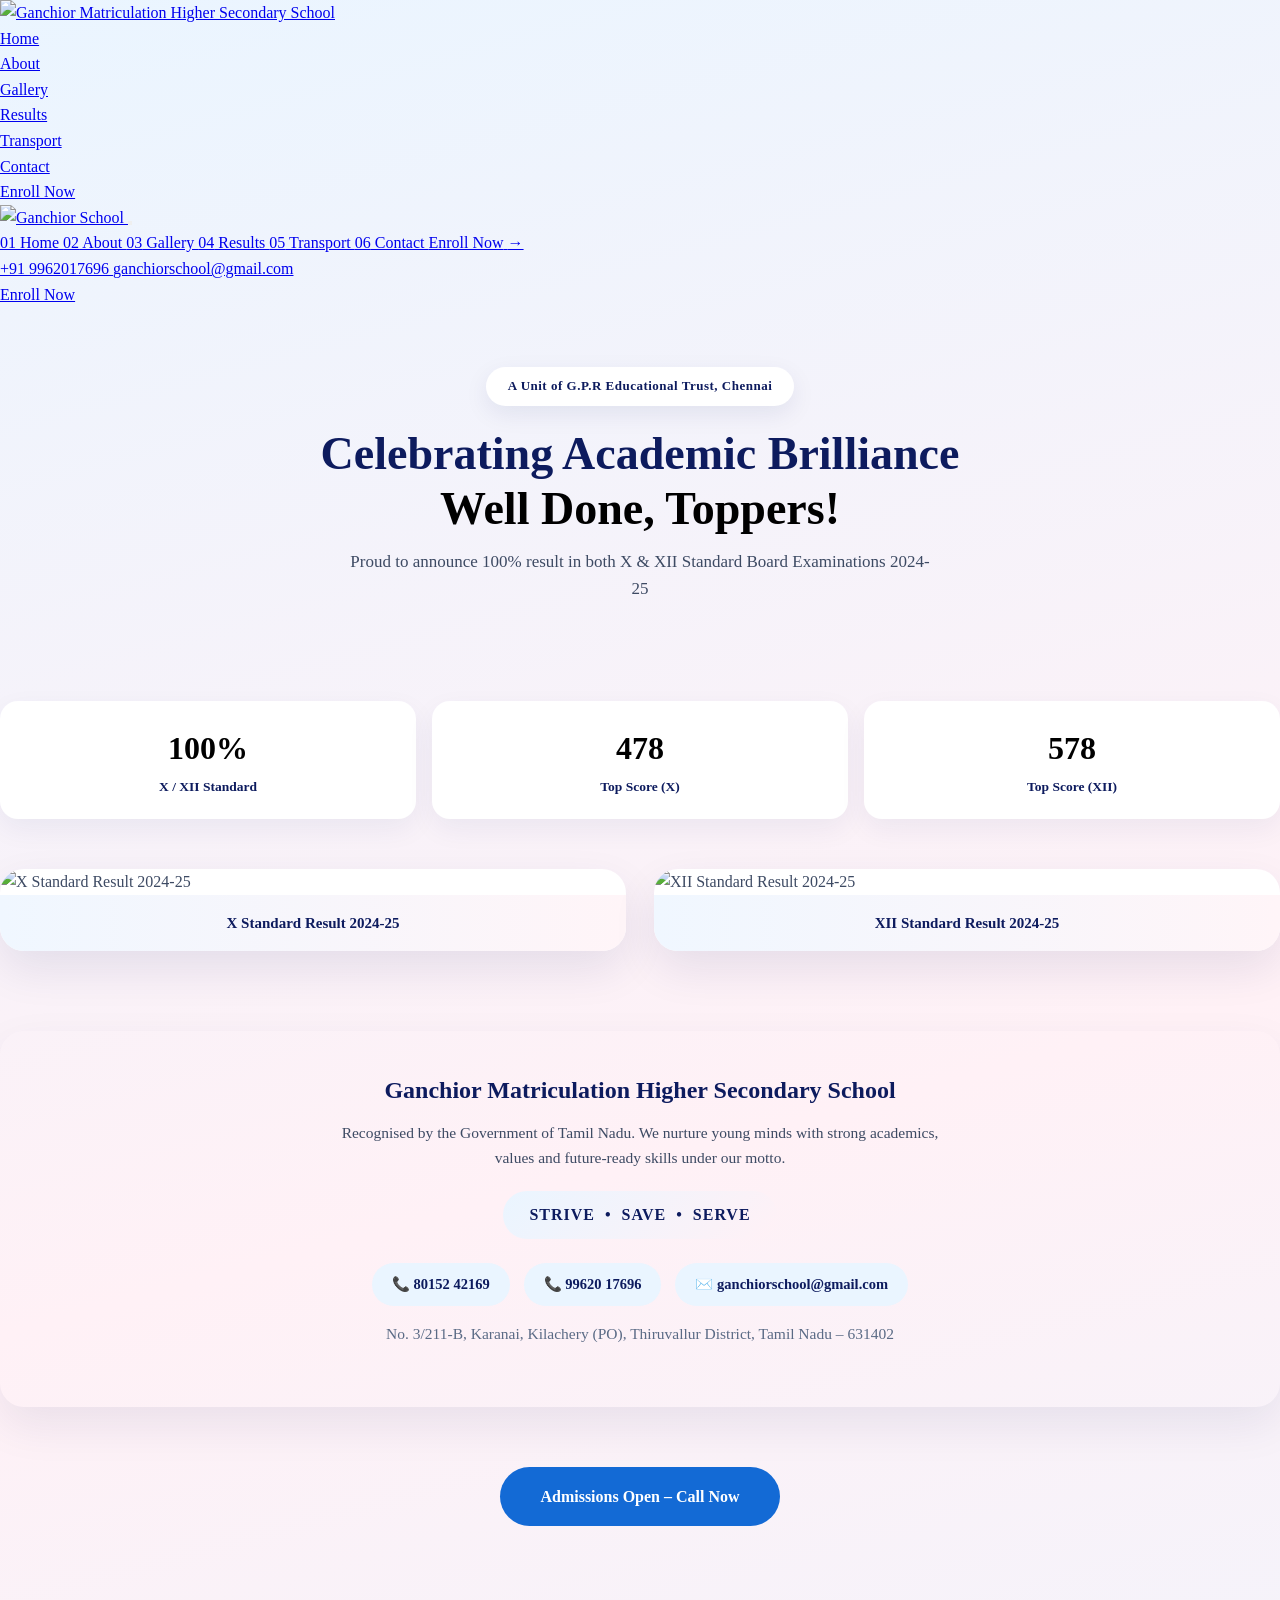
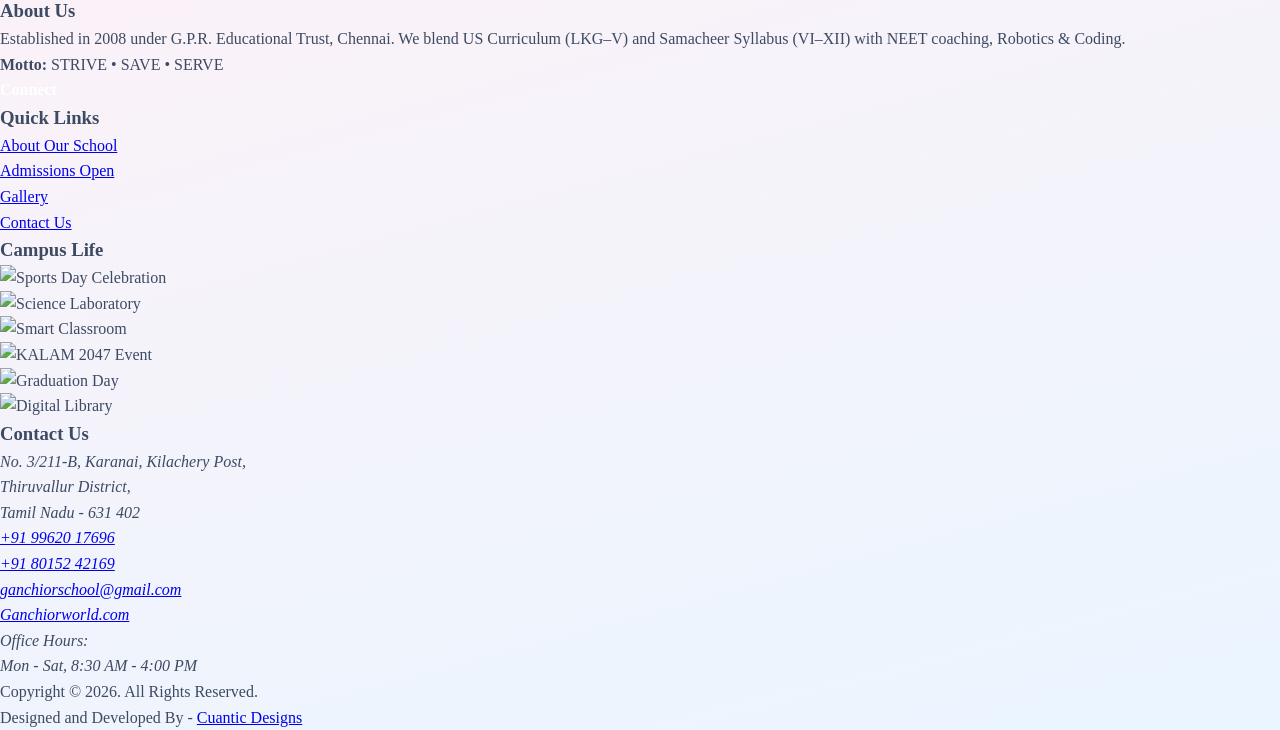
==== results.html @ fc2a27a2 "Add staff and transport pages with complete HTML structure and styling" ====
<!DOCTYPE html>
<html lang="en">

<head>
  <meta charset="UTF-8">
  <meta name="viewport" content="width=device-width, initial-scale=1.0">
  <title>Ganchior Matric. Hr. Sec. School | 100% Result 2024-25</title>
  <link rel="shortcut icon" href="./favicon.png">

  <link rel="stylesheet" href="./css/style.css">
  <style>
    :root {
      --primary: #0d1b5e;
      --secondary: #000;
      --text: #3d4a63;
      --light-blue: #eaf5ff;
      --light-pink: #fff1f6;
    }

    * {
      margin: 0;
      padding: 0;
      box-sizing: border-box;
    }

    body {
      background: linear-gradient(165deg, var(--light-blue) 0%, var(--light-pink) 50%, var(--light-blue) 100%);
      color: var(--text);
      line-height: 1.6;
    }


    /* ===== HERO ===== */
    .hero {
      padding: 60px 0 40px;
      text-align: center;
    }

    .hero .badge {
      display: inline-block;
      background: #fff;
      color: var(--primary);
      font-size: 13px;
      font-weight: 700;
      padding: 9px 22px;
      border-radius: 50px;
      box-shadow: 0 8px 25px rgba(13, 27, 94, 0.08);
      margin-bottom: 20px;
      letter-spacing: 0.5px;
    }

    .hero h1 {
      font-size: clamp(30px, 5.5vw, 46px);
      color: var(--primary);
      font-weight: 800;
      line-height: 1.2;
      margin-bottom: 12px;
    }

    .hero h1 span {
      color: var(--secondary);
    }

    .hero p {
      font-size: 17px;
      max-width: 580px;
      margin: 0 auto 28px;
    }

    .hero .result-tag {
      display: inline-block;
      background: #136ad5;
      border-color: #136ad5;
      color: #fff;
      font-weight: 700;
      padding: 11px 28px;
      border-radius: 50px;
      font-size: 15px;
    }

    /* ===== RESULTS SECTION ===== */
    .results {
      padding: 30px 0 70px;
    }

    .section-head {
      text-align: center;
      margin-bottom: 40px;
    }

    .section-head span {
      display: inline-block;
      background: var(--secondary);
      color: #fff;
      font-size: 12px;
      font-weight: 700;
      padding: 7px 18px;
      border-radius: 30px;
      letter-spacing: 1.2px;
      margin-bottom: 12px;
    }

    .section-head h2 {
      font-size: clamp(26px, 4vw, 36px);
      color: var(--primary);
      margin-bottom: 8px;
    }

    .results-grid {
      display: grid;
      grid-template-columns: 1fr 1fr;
      gap: 28px;
    }

    @media (max-width: 800px) {
      .results-grid {
        grid-template-columns: 1fr;
      }
    }

    .result-card {
      background: #fff;
      border-radius: 24px;
      overflow: hidden;
      box-shadow: 0 18px 45px rgba(13, 27, 94, 0.09);
      transition: transform 0.35s ease, box-shadow 0.35s ease;
    }

    .result-card:hover {
      transform: translateY(-10px);
      box-shadow: 0 28px 60px rgba(13, 27, 94, 0.14);
    }

    .result-card img {
      width: 100%;
      height: auto;
      display: block;
    }

    .result-card .label {
      text-align: center;
      padding: 16px;
      font-weight: 700;
      font-size: 15px;
      color: var(--primary);
      background: linear-gradient(90deg, #f0f7ff, #fff5f8);
    }

    /* ===== STATS ===== */
    .stats {
      display: grid;
      grid-template-columns: repeat(3, 1fr);
      gap: 16px;
      margin-bottom: 50px;
    }

    @media (max-width: 700px) {
      .stats {
        grid-template-columns: repeat(2, 1fr);
      }
    }

    .stat-box {
      background: #fff;
      border-radius: 18px;
      padding: 22px 12px;
      text-align: center;
      box-shadow: 0 10px 28px rgba(13, 27, 94, 0.06);
    }

    .stat-box h3 {
      font-size: 32px;
      color: var(--secondary);
      font-weight: 800;
      margin-bottom: 2px;
    }

    .stat-box p {
      font-size: 13.5px;
      color: var(--primary);
      font-weight: 600;
    }

    /* ===== SCHOOL INFO ===== */
    .info {
      padding: 10px 0 60px;
    }

    .info-card {
      border-radius: 24px;
      padding: 40px 32px;
      text-align: center;
      box-shadow: 0 18px 45px rgba(13, 27, 94, 0.08);
    }

    .info-card h2 {
      font-size: 24px;
      color: var(--primary);
      margin-bottom: 12px;
    }

    .info-card p {
      max-width: 640px;
      margin: 0 auto 20px;
      font-size: 15.5px;
    }

    .motto {
      display: inline-flex;
      gap: 14px;
      background: linear-gradient(135deg, var(--light-blue), var(--light-pink));
      padding: 11px 26px;
      border-radius: 50px;
      font-weight: 700;
      color: var(--primary);
      letter-spacing: 1px;
      margin-bottom: 24px;
    }

    .contact-links {
      display: flex;
      justify-content: center;
      flex-wrap: wrap;
      gap: 14px;
      margin-bottom: 16px;
    }

    .contact-links a {
      background: var(--light-blue);
      color: var(--primary);
      text-decoration: none;
      font-weight: 600;
      font-size: 14.5px;
      padding: 10px 20px;
      border-radius: 40px;
      transition: 0.3s;
    }

    .contact-links a:hover {
      background: var(--secondary);
      color: #fff;
    }

    .address {
      font-size: 14px;
      color: #5a6a85;
    }

    /* ===== CTA ===== */
    .cta {
      text-align: center;
      padding-bottom: 70px;
    }

    .cta a {
      display: inline-flex;
      align-items: center;
      gap: 8px;
      background: #136ad5;
      border-color: #136ad5;
      color: #fff;
      text-decoration: none;
      font-weight: 700;
      font-size: 16px;
      padding: 17px 40px;
      border-radius: 60px;
      transition: 0.35s;
    }

    .cta a:hover {
      transform: translateY(-5px);
      box-shadow: 0 22px 50px rgba(255, 122, 24, 0.5);
    }
  </style>
</head>

<body>

  <!-- Navbar Section -- Start -->
<nav class="site-nav">
  <!-- Main Navigation -->
  <div class="sticky-nav js-sticky-header">

    <div class="container position-relative">

      <div class="site-navigation text-center">

        <!-- Logo -->
        <a
          href="./index.html"
          class="logod menu-absolute"
          id="logod"
        >
          <img
            src="./images/logo.png"
            alt="Ganchior Matriculation Higher Secondary School"
          >
        </a>


        <!-- Desktop Navigation -->
        <ul class="js-clone-nav d-none d-lg-inline-block site-menu">

          <li >
            <a href="./index.html">Home</a>
          </li>

          <li >
            <a href="./about.html">About</a>
          </li>

          <li>
            <a href="./gallery.html">Gallery</a>
          </li>

          <li class="active">
            <a href="./results.html">Results</a>
          </li>

          <li>
            <a href="./transport.html">Transport</a>
          </li>

          <li>
            <a href="./contact.html">Contact</a>
          </li>

        </ul>


        <!-- Desktop Enroll Button -->
        <a
          href="application.html"
          class="primary_btn btn-book btn btn-primary btn-sm menu-absolute"
        >
          Enroll Now
        </a>


        <!-- Mobile 3 Bar Button -->
        <a
          href="#"
          id="mobileMenuBtn"
          class="burger ml-auto float-right site-menu-toggle js-menu-toggle d-inline-block d-lg-none light position-absolute end-0"
          aria-label="Open Menu"
        >
          <span></span>
        </a>

      </div>

    </div>

  </div>


  <!-- Mobile Overlay -->
  <div
    class="mobile-overlay"
    id="mobileOverlay"
  ></div>


  <!-- Mobile Menu -->
  <div
    class="mobile-menu"
    id="mobileMenu"
  >

    <!-- Mobile Menu Header -->
    <div class="mobile-menu-header">

      <a href="./index.html">
        <img
          src="./images/logo.png"
          alt="Ganchior School"
        >
      </a>

      <!-- Close Button -->
      <button
        type="button"
        class="mobile-close"
        id="mobileClose"
        aria-label="Close Menu"
      >
        <span></span>
        <span></span>
      </button>

    </div>


    <!-- Mobile Menu Links -->
    <div class="mobile-menu-content">

      <a
        href="./index.html"
        class="mobile-link "
      >
        <span>01</span>
        Home
      </a>

      <a
        href="./about.html"
        class="mobile-link"
      >
        <span>02</span>
        About
      </a>

      <a
        href="./gallery.html"
        class="mobile-link"
      >
        <span>03</span>
        Gallery
      </a>

      <a
        href="./results.html"
        class="mobile-link active"
      >
        <span>04</span>
        Results
      </a>

      <a
        href="./transport.html"
        class="mobile-link"
      >
        <span>05</span>
        Transport
      </a>

      <a
        href="./contact.html"
        class="mobile-link"
      >
        <span>06</span>
        Contact
      </a>


      <!-- Mobile Enroll -->
      <a
        href="application.html"
        class="mobile-enroll-btn"
      >
        <span>Enroll Now</span>
        <span>→</span>
      </a>

    </div>


    <!-- Mobile Contact -->
    <div class="mobile-menu-footer">

      <a href="tel:+919962017696">
        +91 9962017696
      </a>

      <a href="mailto:ganchiorschool@gmail.com">
        ganchiorschool@gmail.com
      </a>

    </div>

  </div>

</nav>
  <a href="application.html" class="enroll-btn">Enroll Now</a>
  <!-- Navbar Section -- End -->
  <!-- HERO -->
  <section class="hero mt-5">
    <div class="container">
      <div class="badge">A Unit of G.P.R Educational Trust, Chennai</div>
      <h1>Celebrating Academic Brilliance<br><span>Well Done, Toppers!</span></h1>
      <p>Proud to announce 100% result in both X & XII Standard Board Examinations 2024-25</p>
    </div>
  </section>

  <!-- RESULTS -->
  <section class="results">
    <div class="container">
      <!-- Quick Stats -->
      <div class="stats">
        <div class="stat-box">
          <h3>100%</h3>
          <p>X / XII Standard</p>
        </div>
        <div class="stat-box">
          <h3>478</h3>
          <p>Top Score (X)</p>
        </div>
        <div class="stat-box">
          <h3>578</h3>
          <p>Top Score (XII)</p>
        </div>
      </div>

      <!-- Images -->
      <div class="results-grid">
        <div class="result-card">
          <img src="./images/result/result_1.png" alt="X Standard Result 2024-25">
          <div class="label">X Standard Result 2024-25</div>
        </div>
        <div class="result-card">
          <img src="./images/result/result_2.png" alt="XII Standard Result 2024-25">
          <div class="label">XII Standard Result 2024-25</div>
        </div>
      </div>
    </div>
  </section>

  <!-- SCHOOL INFO -->
  <section class="info " >
    <div class="container">
      <div class="info-card gradient_bg">
        <h2>Ganchior Matriculation Higher Secondary School</h2>
        <p>Recognised by the Government of Tamil Nadu. We nurture young minds with strong academics, values and
          future-ready skills under our motto.</p>

        <div class="motto">
          STRIVE &nbsp;•&nbsp; SAVE &nbsp;•&nbsp; SERVE
        </div>

        <div class="contact-links">
          <a href="tel:8015242169">📞 80152 42169</a>
          <a href="tel:9962017696">📞 99620 17696</a>
          <a href="mailto:ganchiorschool@gmail.com">✉️ ganchiorschool@gmail.com</a>
        </div>

        <p class="address">
          No. 3/211-B, Karanai, Kilachery (PO), Thiruvallur District, Tamil Nadu – 631402
        </p>
      </div>
    </div>
  </section>

  <!-- CTA -->
  <section class="cta">
    <a href="tel:8015242169">Admissions Open – Call Now</a>
  </section>

  <footer class="ganchior-world-footer" id="school-footer-section">
    <!-- ... (Your full original footer code - kept exactly as provided) ... -->
    <div class="gw-footer-container" id="footer-main-wrapper">
      <!-- About Us Column -->
      <div class="gw-footer-col gw-footer-about" id="footer-about-col">
        <h3 class="gw-footer-title" id="footer-about-heading">About Us</h3>
        <p class="gw-footer-text" id="footer-about-description">
          Established in 2008 under G.P.R. Educational Trust, Chennai. We blend US Curriculum (LKG–V) and Samacheer
          Syllabus (VI–XII) with NEET coaching, Robotics & Coding.
        </p>
        <p class="gw-footer-motto" id="footer-school-motto">
          <strong>Motto:</strong> STRIVE • SAVE • SERVE
        </p>
        <div class="gw-social-connect" id="footer-social-section">
          <h4 class="gw-footer-col gw-footer-about" style="color: white;">Connect</h4>
          <div class="gw-social-icons" id="footer-social-links">
            <a href="#" class="gw-social-icon gw-facebook" aria-label="Facebook"><i class="fab fa-facebook-f"></i></a>
            <a href="#" class="gw-social-icon gw-twitter" aria-label="Twitter"><i class="fab fa-twitter"></i></a>
            <a href="#" class="gw-social-icon gw-instagram" aria-label="Instagram"><i class="fab fa-instagram"></i></a>
            <a href="#" class="gw-social-icon gw-youtube" aria-label="YouTube"><i class="fab fa-youtube"></i></a>
            <a href="#" class="gw-social-icon gw-whatsapp" aria-label="WhatsApp"><i class="fab fa-whatsapp"></i></a>
          </div>
        </div>
      </div>
      <!-- Quick Links Column -->
      <div class="gw-footer-col gw-footer-links" id="footer-links-col">
        <h3 class="gw-footer-title" id="footer-quicklinks-heading">Quick Links</h3>
        <ul class="gw-footer-nav" id="footer-navigation">
          <li class="gw-nav-item"><a href="./about.html" class="gw-nav-link">About Our School</a></li>
          <li class="gw-nav-item"><a href="./application.html" class="gw-nav-link">Admissions Open</a></li>
          <li class="gw-nav-item"><a href="./gallery.html" class="gw-nav-link">Gallery</a></li>
          <li class="gw-nav-item"><a href="./contact.html" class="gw-nav-link">Contact Us</a></li>
        </ul>
      </div>
      <!-- Gallery Column -->
      <div class="gw-footer-col gw-footer-gallery" id="footer-gallery-col">
        <h3 class="gw-footer-title" id="footer-gallery-heading">Campus Life</h3>
        <div class="gw-gallery-grid" id="footer-gallery-images">
          <div class="gw-gallery-item" id="gallery-img-1">
            <img src="./images/gallery/cat/Events/3.SPORTS/2. SPORTS DAY (4).JPG" alt="Sports Day Celebration"
              class="gw-gallery-img">
          </div>
          <div class="gw-gallery-item" id="gallery-img-2">
            <img src="./images/gallery/cat/Events/10. GRADUATION DAY/DSC_0452.JPG" alt="Science Laboratory"
              class="gw-gallery-img">
          </div>
          <div class="gw-gallery-item" id="gallery-img-3">
            <img src="./images/gallery/cat/ECA/6. EDUCATIONAL TOUR/DSC_0187.JPG" alt="Smart Classroom"
              class="gw-gallery-img">
          </div>
          <div class="gw-gallery-item" id="gallery-img-4">
            <img src="./images/gallery/cat/ECA/5. SCIENCE EXPO/DSC_0413.JPG" alt="KALAM 2047 Event"
              class="gw-gallery-img">
          </div>
          <div class="gw-gallery-item" id="gallery-img-5">
            <img src="./images/gallery/cat/Special Days/18. PONGAL/DSC_0244.JPG" alt="Graduation Day"
              class="gw-gallery-img">
          </div>
          <div class="gw-gallery-item" id="gallery-img-6">
            <img src="./images/gallery/cat/Special Days/12. CHILDRENS DAY/5. CHILDRENS DAY (2).JPG"
              alt="Digital Library" class="gw-gallery-img">
          </div>
        </div>
      </div>
      <!-- Contact Column -->
      <div class="gw-footer-col gw-footer-contact" id="footer-contact-col">
        <h3 class="gw-footer-title" id="footer-contact-heading">Contact Us</h3>
        <address class="gw-contact-info" id="footer-address">
          <div class="gw-address-block" id="school-address">
            <i class="fas fa-map-marker-alt"></i>
            <p>No. 3/211-B, Karanai, Kilachery Post,<br>Thiruvallur District, <br> Tamil Nadu - 631 402</p>
          </div>
          <div class="gw-phone-block" id="school-phones">
            <i class="fas fa-phone-alt"></i>
            <p>
              <a href="tel:+919962017696">+91 99620 17696</a><br>
              <a href="tel:+918015242169">+91 80152 42169</a>
            </p>
          </div>
          <div class="gw-email-block" id="school-email">
            <i class="fas fa-envelope"></i>
            <a href="mailto:ganchiorschool@gmail.com">ganchiorschool@gmail.com</a>
          </div>
          <div class="gw-website-block" id="school-website">
            <i class="fas fa-globe"></i>
            <a href="https://ganchiorworld.com" target="_blank">Ganchiorworld.com</a>
          </div>
          <div class="gw-hours-block" id="office-hours">
            <i class="fas fa-clock"></i>
            <p>Office Hours: <br> Mon - Sat, 8:30 AM - 4:00 PM</p>
          </div>
        </address>
      </div>
    </div>
    <!-- Copyright Bar -->
    <div class="gw-copyright-bar" id="footer-copyright">
      <div class="gw-copyright-container">
        <p class="gw-copyright-text" id="copyright-message">Copyright © 2026. All Rights Reserved.</p>
        <p class="gw-credits" id="footer-credits">
          <span>Designed and Developed By -</span>
          <a href="https://cuanticdesigns.com/" target="_blank" class="gw-privacy-link">Cuantic Designs</a>
        </p>
      </div>
    </div>
  </footer>

  <script src="./js/common.js"></script>


</body>

</html>
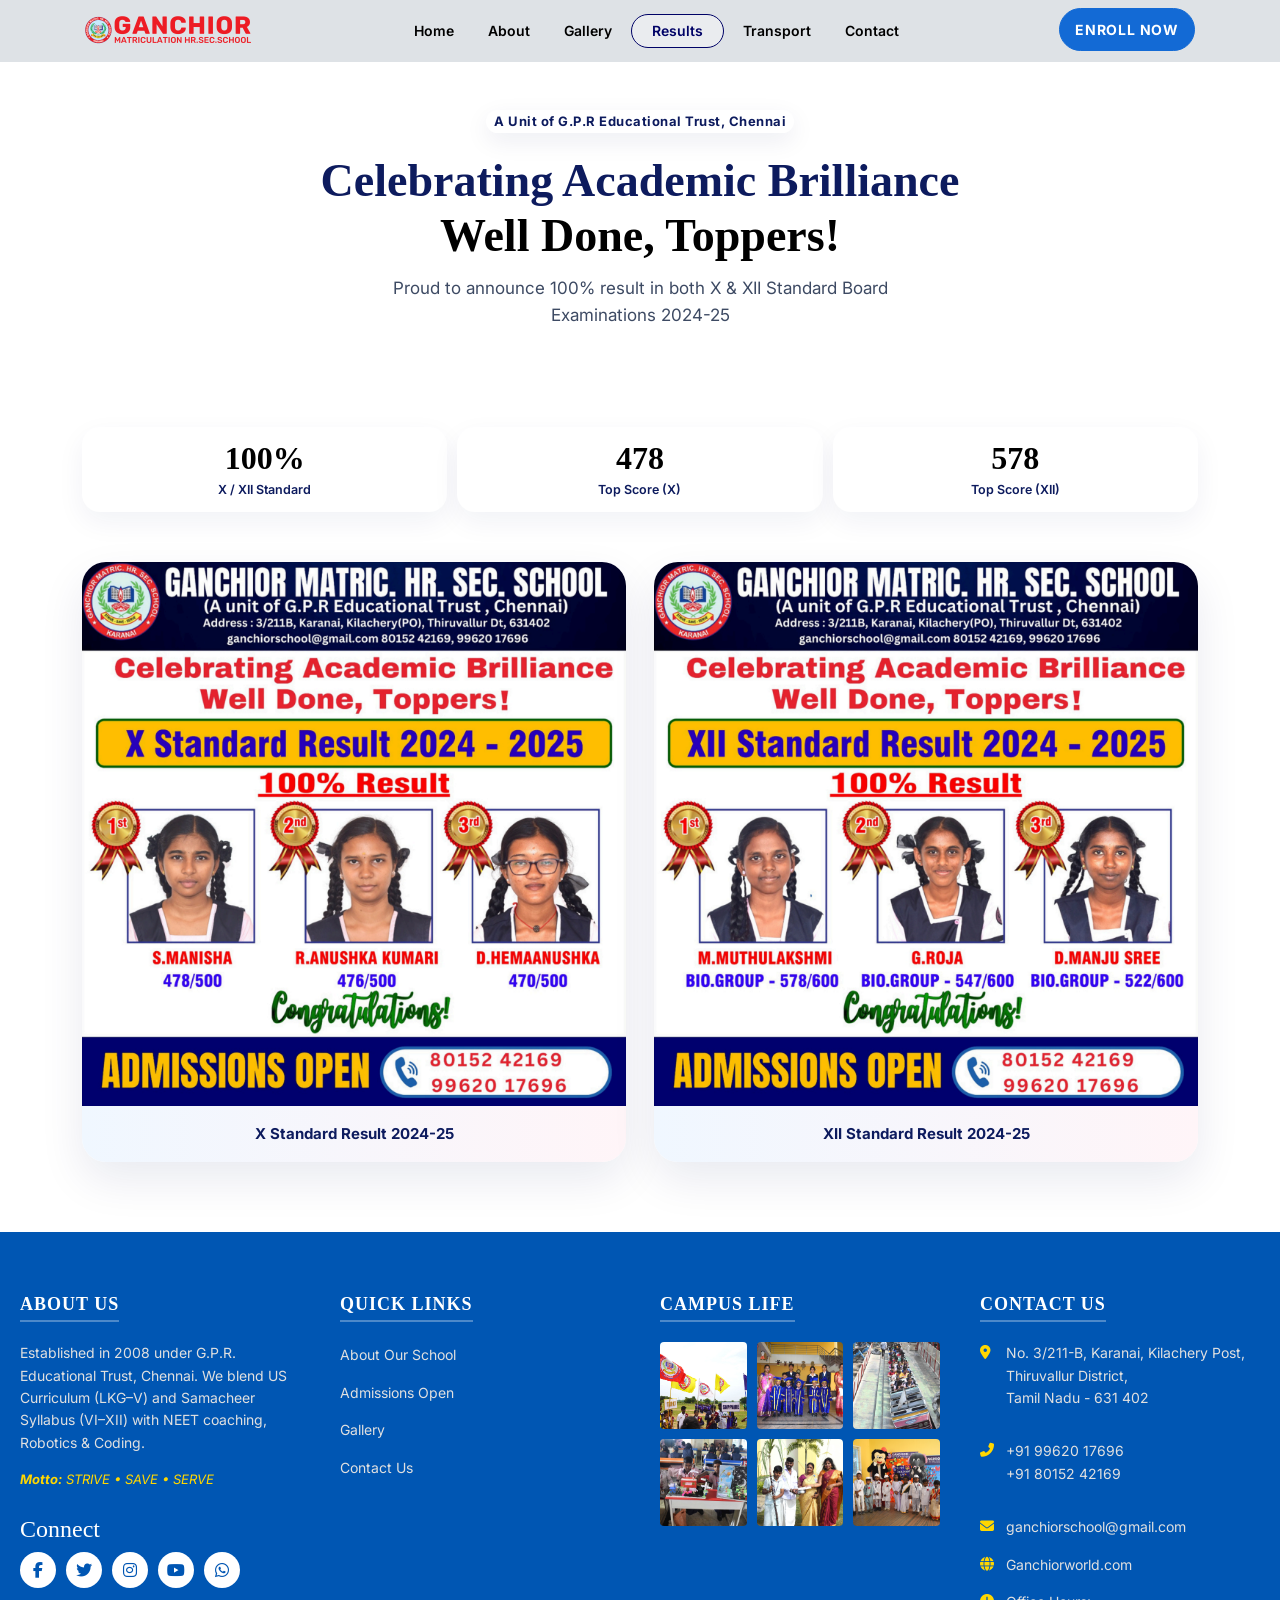
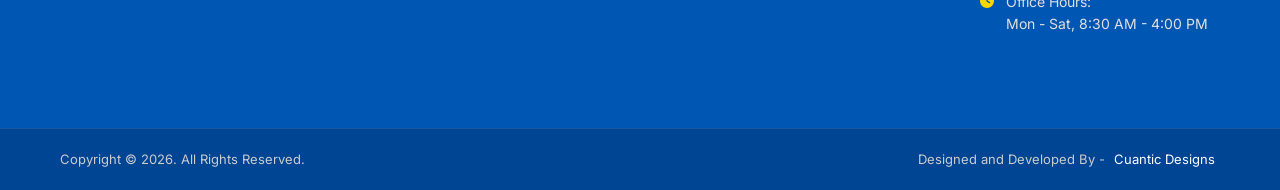
==== commit 21d555da: "style: refine layout and typography across multiple pages for improved responsiveness" ====
--- a/results.html
+++ b/results.html
@@ -42,7 +42,6 @@
       color: var(--primary);
       font-size: 13px;
       font-weight: 700;
-      padding: 9px 22px;
       border-radius: 50px;
       box-shadow: 0 8px 25px rgba(13, 27, 94, 0.08);
       margin-bottom: 20px;
@@ -50,7 +49,7 @@
     }
 
     .hero h1 {
-      font-size: clamp(30px, 5.5vw, 46px);
+      font-size: clamp(20px, 5.5vw, 46px);
       color: var(--primary);
       font-weight: 800;
       line-height: 1.2;
@@ -150,20 +149,15 @@
     .stats {
       display: grid;
       grid-template-columns: repeat(3, 1fr);
-      gap: 16px;
+      gap: 10px;
       margin-bottom: 50px;
     }
 
-    @media (max-width: 700px) {
-      .stats {
-        grid-template-columns: repeat(2, 1fr);
-      }
-    }
 
     .stat-box {
       background: #fff;
       border-radius: 18px;
-      padding: 22px 12px;
+      padding:  12px;
       text-align: center;
       box-shadow: 0 10px 28px rgba(13, 27, 94, 0.06);
     }
@@ -176,9 +170,10 @@
     }
 
     .stat-box p {
-      font-size: 13.5px;
+      font-size: 12.5px;
       color: var(--primary);
       font-weight: 600;
+      margin: 0;
     }
 
     /* ===== SCHOOL INFO ===== */
@@ -513,36 +508,6 @@
         </div>
       </div>
     </div>
-  </section>
-
-  <!-- SCHOOL INFO -->
-  <section class="info " >
-    <div class="container">
-      <div class="info-card gradient_bg">
-        <h2>Ganchior Matriculation Higher Secondary School</h2>
-        <p>Recognised by the Government of Tamil Nadu. We nurture young minds with strong academics, values and
-          future-ready skills under our motto.</p>
-
-        <div class="motto">
-          STRIVE &nbsp;•&nbsp; SAVE &nbsp;•&nbsp; SERVE
-        </div>
-
-        <div class="contact-links">
-          <a href="tel:8015242169">📞 80152 42169</a>
-          <a href="tel:9962017696">📞 99620 17696</a>
-          <a href="mailto:ganchiorschool@gmail.com">✉️ ganchiorschool@gmail.com</a>
-        </div>
-
-        <p class="address">
-          No. 3/211-B, Karanai, Kilachery (PO), Thiruvallur District, Tamil Nadu – 631402
-        </p>
-      </div>
-    </div>
-  </section>
-
-  <!-- CTA -->
-  <section class="cta">
-    <a href="tel:8015242169">Admissions Open – Call Now</a>
   </section>
 
   <footer class="ganchior-world-footer" id="school-footer-section">
--- a/css/style.css
+++ b/css/style.css
@@ -0,0 +1,3175 @@
+@import url("https://fonts.googleapis.com/css2?family=Display+Playfair:wght@400;700&family=Inter:wght@400;700&display=swap");
+@import url("https://cdnjs.cloudflare.com/ajax/libs/font-awesome/6.5.0/css/all.min.css");
+@import url("https://unicons.iconscout.com/release/v4.0.0/css/line.css");
+@import url("../fonts/flaticon/font/flaticon.css");
+@import url("../fonts/icomoon/style.css");
+@import url("./aos.css");
+@import url("./jquery.fancybox.min.css");
+@import url("./owl.carousel.min.css");
+@import url("./owl.theme.default.min.css");
+@import url("./animate.min.css");
+@import url("./bootstrap.min.css");
+@import url("./testimonial.css");
+@import url("./Header.css");
+@import url("./buttons.css");
+
+* {
+  margin: 0;
+  padding: 0;
+  box-sizing: border-box;
+}
+
+html {
+  scroll-behavior: smooth;
+}
+
+body {
+  background: transparent !important;
+  margin: 0;
+  padding: 0;
+  overflow-x: hidden;
+}
+
+body {
+  font-family: "Inter", sans-serif;
+  line-height: 1.6;
+  background-color: #ffffff;
+  overflow-x: hidden;
+  font-size: 16px;
+  color: #666;
+}
+
+body:before {
+  content: "";
+  position: fixed;
+  top: 0;
+  left: 0;
+  z-index: 99;
+  right: 0;
+  bottom: 0;
+  background: rgba(0, 0, 0, 0.2);
+  opacity: 0;
+  visibility: hidden;
+  -webkit-transition: .3s all ease;
+  -o-transition: .3s all ease;
+  transition: .3s all ease;
+}
+
+body.offcanvas-menu:before {
+  opacity: 1;
+  visibility: visible;
+}
+
+.text-black {
+  color: #000266 !important;
+}
+
+.text-secondary {
+  color: #00aeff !important;
+}
+
+.bg-primary-light {
+  background-color: rgba(19, 106, 213, 0.05);
+}
+
+.bg-secondary-light {
+  background-color: rgba(0, 174, 255, 0.05);
+}
+
+.primary_btn {
+  background: #136ad5;
+  border-color: #136ad5;
+  border-radius: 50px !important;
+  font-size: 14px !important;
+
+  &:hover {
+    background: #fff !important;
+    color: #136ad5 !important;
+
+  }
+}
+
+a {
+  color: #136ad5;
+  -webkit-transition: .3s all ease;
+  -o-transition: .3s all ease;
+  transition: .3s all ease;
+}
+
+a:hover {
+  color: #136ad5;
+  text-decoration: none;
+}
+
+::-moz-selection {
+  background: #000000;
+  color: #ffffff;
+}
+
+::selection {
+  background: #000000;
+  color: #ffffff;
+}
+
+.text-primary {
+  color: #136ad5 !important;
+}
+
+a.text-primary {
+  color: #136ad5 !important;
+}
+
+a.text-primary:hover {
+  color: #136ad5 !important;
+}
+
+h1,
+.h1,
+h2,
+.h2,
+h3,
+.h3,
+h4,
+.h4 {
+  font-family: "Display Playfair", serif;
+  color: #000266;
+}
+
+.btn {
+  padding-top: 15px;
+  padding-bottom: 15px;
+  padding-left: 30px;
+  padding-right: 30px;
+  border-radius: 30px;
+  font-size: 11px;
+  text-transform: uppercase;
+  font-weight: 700;
+  letter-spacing: .05rem;
+}
+
+.btn:active,
+.btn:focus {
+  outline: none;
+  -webkit-box-shadow: none;
+  box-shadow: none;
+}
+
+.btn.btn-primary {
+  background: #136ad5;
+  border-color: #136ad5;
+}
+
+.btn.btn-primary:hover {
+  border-color: #1573e8;
+  background: #1573e8;
+}
+
+.btn.btn-secondary {
+  background: #00aeff;
+  border-color: #00aeff;
+}
+
+.btn.btn-secondary:hover {
+  border-color: #14b4ff;
+  background: #14b4ff;
+}
+
+.btn.btn-sm {
+  padding-top: 10px;
+  padding-bottom: 10px;
+  padding-left: 15px;
+  padding-right: 15px;
+}
+
+.btn.btn-outline-primary {
+  border-color: #136ad5;
+  color: #136ad5;
+}
+
+.btn.btn-outline-primary:hover {
+  background: #136ad5;
+  color: #ffffff;
+}
+
+.form-control,
+.custom-select {
+  border: none;
+  font-size: 16px;
+  height: 55px;
+  background: transparent;
+  border: 1px solid rgba(0, 0, 0, 0.1);
+  border-radius: 7px;
+  color: #000000;
+}
+
+.form-control:active,
+.form-control:focus,
+.custom-select:active,
+.custom-select:focus {
+  color: #000000;
+  border-color: #136ad5;
+  -webkit-box-shadow: none;
+  box-shadow: none;
+  background: transparent;
+}
+
+.form-control::-webkit-input-placeholder,
+.custom-select::-webkit-input-placeholder {
+  /* Chrome/Opera/Safari */
+  color: rgba(0, 0, 0, 0.5);
+}
+
+.form-control::-moz-placeholder,
+.custom-select::-moz-placeholder {
+  /* Firefox 19+ */
+  color: rgba(0, 0, 0, 0.5);
+}
+
+.form-control:-ms-input-placeholder,
+.custom-select:-ms-input-placeholder {
+  /* IE 10+ */
+  color: rgba(0, 0, 0, 0.5);
+}
+
+.form-control:-moz-placeholder,
+.custom-select:-moz-placeholder {
+  /* Firefox 18- */
+  color: rgba(0, 0, 0, 0.5);
+}
+
+.gutter-v1 {
+  margin-right: -20px;
+  margin-left: -20px;
+}
+
+@media (max-width: 991.98px) {
+  .gutter-v1 {
+    margin-left: -15px;
+    margin-right: -15px;
+  }
+}
+
+.gutter-v1>.col,
+.gutter-v1>[class*="col-"] {
+  padding-right: 20px;
+  padding-left: 20px;
+}
+
+@media (max-width: 991.98px) {
+
+  .gutter-v1>.col,
+  .gutter-v1>[class*="col-"] {
+    padding-right: 15px;
+    padding-left: 15px;
+  }
+}
+
+.gutter-v2 {
+  margin-right: -5px;
+  margin-left: -5px;
+}
+
+@media (max-width: 991.98px) {
+  .gutter-v2 {
+    margin-left: -15px;
+    margin-right: -15px;
+  }
+}
+
+.gutter-v2>.col,
+.gutter-v2>[class*="col-"] {
+  padding-right: 5px;
+  padding-left: 5px;
+}
+
+@media (max-width: 991.98px) {
+
+  .gutter-v2>.col,
+  .gutter-v2>[class*="col-"] {
+    padding-right: 15px;
+    padding-left: 15px;
+  }
+}
+
+.gutter-v3 {
+  margin-right: -40px;
+  margin-left: -40px;
+}
+
+@media (max-width: 991.98px) {
+  .gutter-v3 {
+    margin-left: -15px;
+    margin-right: -15px;
+  }
+}
+
+.gutter-v3>.col,
+.gutter-v3>[class*="col-"] {
+  padding-right: 40px;
+  padding-left: 40px;
+}
+
+@media (max-width: 991.98px) {
+
+  .gutter-v3>.col,
+  .gutter-v3>[class*="col-"] {
+    padding-right: 15px;
+    padding-left: 15px;
+  }
+}
+
+.spinner-border {
+  color: #136ad5;
+}
+
+/*PRELOADING------------ */
+#overlayer {
+  width: 100%;
+  height: 100%;
+  position: fixed;
+  z-index: 7100;
+  background: #ffffff;
+  top: 0;
+  left: 0;
+  right: 0;
+  bottom: 0;
+  display: none;
+}
+
+.loader {
+  z-index: 7700;
+  position: fixed;
+  top: 50%;
+  left: 50%;
+  -webkit-transform: translate(-50%, -50%);
+  -ms-transform: translate(-50%, -50%);
+  transform: translate(-50%, -50%);
+  display: none;
+}
+
+.top-bar {
+  display: none;
+}
+
+.top-bar a {
+  color: #ffffff;
+}
+
+.logo {
+  font-size: 24px;
+  color: #ffffff;
+  font-weight: 700;
+  left: 15px;
+}
+
+@media (max-width: 991.98px) {
+  .logo {
+    left: 20px;
+  }
+}
+
+.logo:hover {
+  color: #ffffff;
+}
+
+.menu-absolute {
+  position: absolute !important;
+}
+
+.btn-book {
+  position: absolute;
+  right: 15px;
+  margin-top: -2px;
+}
+
+@media (max-width: 991.98px) {
+  .btn-book {
+    opacity: 0;
+    ;
+  }
+}
+
+.sticky-wrapper .shrink {
+  padding-top: 0px !important;
+  padding-bottom: 0px !important;
+}
+
+.sticky-nav {
+  -webkit-transition: .3s all ease;
+  -o-transition: .3s all ease;
+  transition: .3s all ease;
+  background: transparent;
+}
+
+.sticky-nav .burger:before,
+.sticky-nav .burger span,
+.sticky-nav .burger:after {
+  background: #ffffff;
+}
+
+.sticky-wrapper.is-sticky .sticky-nav {
+  padding-top: 10px;
+  padding-bottom: 10px;
+  background: rgba(255, 182, 193, 0.95);
+  -webkit-box-shadow: 4px 0 20px -5px rgba(0, 0, 0, 0.1);
+  box-shadow: 4px 0 20px -5px rgba(0, 0, 0, 0.1);
+  -webkit-backdrop-filter: blur(1rem);
+  backdrop-filter: blur(1rem);
+}
+
+.sticky-wrapper.is-sticky .sticky-nav .burger:before,
+.sticky-wrapper.is-sticky .sticky-nav .burger span,
+.sticky-wrapper.is-sticky .sticky-nav .burger:after {
+  background: #000000;
+  -webkit-transition: .0s all ease;
+  -o-transition: .0s all ease;
+  transition: .0s all ease;
+}
+
+.sticky-wrapper.is-sticky .sticky-nav .logo {
+  color: #000000 !important;
+}
+
+.sticky-wrapper.is-sticky .sticky-nav .site-menu>li>a {
+  color: #000000 !important;
+}
+
+.sticky-wrapper.is-sticky .sticky-nav .site-menu>li>a:hover,
+.sticky-wrapper.is-sticky .sticky-nav .site-menu>li>a.active {
+  color: #136ad5 !important;
+}
+
+.sticky-wrapper.is-sticky .sticky-nav .site-menu>li.active a {
+  color: #136ad5 !important;
+}
+
+/* Burger */
+.burger {
+  width: 28px;
+  height: 32px;
+  cursor: pointer;
+  position: relative;
+}
+
+.burger.light:before,
+.burger.light span,
+.burger.light:after {
+  background: #000;
+}
+
+.burger:before,
+.burger span,
+.burger:after {
+  width: 100%;
+  height: 2px;
+  display: block;
+  background: #000;
+  border-radius: 2px;
+  position: absolute;
+  opacity: 1;
+}
+
+.burger:before,
+.burger:after {
+  -webkit-transition: top 0.35s cubic-bezier(0.23, 1, 0.32, 1), opacity 0.35s cubic-bezier(0.23, 1, 0.32, 1), background-color 1.15s cubic-bezier(0.86, 0, 0.07, 1), -webkit-transform 0.35s cubic-bezier(0.23, 1, 0.32, 1);
+  transition: top 0.35s cubic-bezier(0.23, 1, 0.32, 1), opacity 0.35s cubic-bezier(0.23, 1, 0.32, 1), background-color 1.15s cubic-bezier(0.86, 0, 0.07, 1), -webkit-transform 0.35s cubic-bezier(0.23, 1, 0.32, 1);
+  -o-transition: top 0.35s cubic-bezier(0.23, 1, 0.32, 1), transform 0.35s cubic-bezier(0.23, 1, 0.32, 1), opacity 0.35s cubic-bezier(0.23, 1, 0.32, 1), background-color 1.15s cubic-bezier(0.86, 0, 0.07, 1);
+  transition: top 0.35s cubic-bezier(0.23, 1, 0.32, 1), transform 0.35s cubic-bezier(0.23, 1, 0.32, 1), opacity 0.35s cubic-bezier(0.23, 1, 0.32, 1), background-color 1.15s cubic-bezier(0.86, 0, 0.07, 1);
+  transition: top 0.35s cubic-bezier(0.23, 1, 0.32, 1), transform 0.35s cubic-bezier(0.23, 1, 0.32, 1), opacity 0.35s cubic-bezier(0.23, 1, 0.32, 1), background-color 1.15s cubic-bezier(0.86, 0, 0.07, 1), -webkit-transform 0.35s cubic-bezier(0.23, 1, 0.32, 1);
+  -webkit-transition: top 0.35s cubic-bezier(0.23, 1, 0.32, 1), -webkit-transform 0.35s cubic-bezier(0.23, 1, 0.32, 1), opacity 0.35s cubic-bezier(0.23, 1, 0.32, 1), background-color 1.15s cubic-bezier(0.86, 0, 0.07, 1);
+  content: "";
+}
+
+.burger:before {
+  top: 4px;
+}
+
+.burger span {
+  top: 15px;
+}
+
+.burger:after {
+  top: 26px;
+}
+
+/* Hover */
+.burger:hover:before {
+  top: 7px;
+}
+
+.burger:hover:after {
+  top: 23px;
+}
+
+/* Click */
+.burger.active span {
+  opacity: 0;
+}
+
+.burger.active:before,
+.burger.active:after {
+  top: 40%;
+}
+
+.burger.active:before {
+  -webkit-transform: rotate(45deg);
+  -moz-transform: rotate(45deg);
+  filter: progid:DXImageTransform.Microsoft.BasicImage(rotation=5);
+  /*for IE*/
+}
+
+.burger.active:after {
+  -webkit-transform: rotate(-45deg);
+  -moz-transform: rotate(-45deg);
+  filter: progid:DXImageTransform.Microsoft.BasicImage(rotation=-5);
+  /*for IE*/
+}
+
+.burger:focus {
+  outline: none;
+}
+
+.top-bar {
+  border-bottom: 1px solid rgba(255, 255, 255, 0.2);
+}
+
+.untree_co-hero,
+.bg-img {
+  background-size: cover;
+  background-position: center center;
+  background-repeat: no-repeat;
+  position: relative;
+}
+
+.untree_co-hero.overlay,
+.bg-img.overlay {
+  position: relative;
+}
+
+.untree_co-hero.overlay:before,
+.bg-img.overlay:before {
+  position: absolute;
+  content: "";
+  top: 0;
+  left: 0;
+  right: 0;
+  bottom: 0;
+  background: #136ad54a;
+  z-index: -0;
+}
+
+.untree_co-hero>.container,
+.bg-img>.container {
+  position: relative;
+  z-index: 2;
+}
+
+.untree_co-hero,
+.untree_co-hero>.container>.row,
+.bg-img,
+.bg-img>.container>.row {
+  height: 100vh;
+  min-height: 650px;
+}
+
+@media (max-width: 767.98px) {
+
+  .untree_co-hero,
+  .untree_co-hero>.container>.row,
+  .bg-img,
+  .bg-img>.container>.row {
+    min-height: 750px;
+  }
+}
+
+.untree_co-hero.inner-page,
+.untree_co-hero.inner-page>.container>.row,
+.bg-img.inner-page,
+.bg-img.inner-page>.container>.row {
+  height: 50vh;
+  min-height: 450px;
+}
+
+@media (max-width: 767.98px) {
+
+  .untree_co-hero.inner-page,
+  .untree_co-hero.inner-page>.container>.row,
+  .bg-img.inner-page,
+  .bg-img.inner-page>.container>.row {
+    min-height: 450px;
+  }
+}
+
+.untree_co-hero .caption,
+.bg-img .caption {
+  text-transform: uppercase;
+  color: #ffffff;
+  font-size: 12px;
+  font-weight: 700;
+  letter-spacing: .1rem;
+}
+
+.untree_co-hero .heading,
+.bg-img .heading {
+  font-size: 45px;
+  font-weight: 700;
+  line-height: 1.4;
+}
+
+@media (max-width: 991.98px) {
+
+  .untree_co-hero .heading,
+  .bg-img .heading {
+    font-size: 30px;
+  }
+}
+
+.untree_co-hero .link-highlight,
+.bg-img .link-highlight {
+  color: #ffffff;
+  position: relative;
+  display: inline;
+  -webkit-box-shadow: 0 2px 0 0 rgba(255, 255, 255, 0.3);
+  box-shadow: 0 2px 0 0 rgba(255, 255, 255, 0.3);
+  -webkit-transition: .3s all ease;
+  -o-transition: .3s all ease;
+  transition: .3s all ease;
+}
+
+.untree_co-hero .link-highlight:hover,
+.bg-img .link-highlight:hover {
+  -webkit-box-shadow: 0 2px 0 0 white;
+  box-shadow: 0 2px 0 0 white;
+}
+
+.untree_co-hero .desc,
+.bg-img .desc {
+  font-size: 18px;
+  max-width: 450px;
+}
+
+@media (max-width: 991.98px) {
+
+  .untree_co-hero .desc,
+  .bg-img .desc {
+    margin: 0 auto;
+  }
+}
+
+.untree_co-hero .cta-section,
+.untree_co-hero .cta-section>.container>.row,
+.bg-img .cta-section,
+.bg-img .cta-section>.container>.row {
+  height: 70vh;
+  min-height: 450px;
+}
+
+.untree_co-section {
+  padding: 100px 0;
+  position: relative;
+}
+
+.video-container {
+  position: relative;
+  width: 700px;
+  max-width: 100%;
+  margin: 20px auto;
+
+  .video-wrap {
+    width: 100%;
+    display: block;
+    border-radius: 10px;
+  }
+
+  .play-btn {
+    position: absolute;
+    left: 50%;
+    bottom: 20px;
+    transform: translateX(-50%);
+    padding: 10px 25px;
+    border: none;
+    border-radius: 30px;
+    background: rgba(0, 0, 0, 0.7);
+    color: #fff;
+    font-size: 16px;
+    cursor: pointer;
+    transition: all 0.3s ease;
+
+    &:hover {
+      background: #ff6600;
+    }
+  }
+}
+
+@media (max-width: 991.98px) {
+  .untree_co-section {
+    padding: 50px 0;
+  }
+}
+
+.untree_co-section .heading h3 {
+  font-size: 35px;
+  color: #000000;
+}
+
+@media (max-width: 991.98px) {
+  .untree_co-section .heading {
+    font-size: 20px;
+  }
+}
+
+.untree_co-section .heading strong {
+  font-weight: 700;
+}
+
+.position-relative {
+  position: relative;
+}
+
+.block-v1 {
+  position: relative;
+  z-index: 8;
+  padding: 30px;
+}
+
+@media (max-width: 991.98px) {
+  .block-v1 {
+    margin-bottom: 70px;
+  }
+}
+
+@media (max-width: 767.98px) {
+  .block-v1 {
+    margin-top: 0px;
+    margin-bottom: 30px;
+  }
+}
+
+.block-v1 [class^="icon-"] {
+  font-size: 35px;
+  color: #ffffff;
+  margin-bottom: 30px;
+  display: block;
+  width: 75px;
+  height: 75px;
+  line-height: 75px;
+  text-align: center;
+  background: rgba(255, 255, 255, 0.1);
+  border-radius: 50%;
+}
+
+.block-v1 h3 {
+  font-size: 20px;
+  color: #ffffff;
+}
+
+.block-v1 p {
+  color: rgba(255, 255, 255, 0.7);
+}
+
+.block-v1 *:last-child {
+  margin-bottom: 0;
+}
+
+.block-v1.color-1 {
+  background-color: #5cb100;
+}
+
+.block-v1.color-2 {
+  background-color: #ec661f;
+}
+
+.block-v1.color-3 {
+  background-color: #4fb0dc;
+}
+
+.feature {
+  margin-bottom: 40px;
+  border: 1px solid rgba(0, 0, 0, 0.05);
+  background: #ffffff;
+  padding: 30px;
+  border-radius: 4px;
+  text-align: center;
+}
+
+.feature [class^="flaticon-"],
+.feature [class^="icon-"],
+.feature [class^="uil uil-"] {
+  position: relative;
+  margin-bottom: 30px;
+  font-size: 30px;
+  color: #136ad5;
+  width: 50px;
+  height: 50px;
+  line-height: 50px;
+  display: inline-block;
+  border-radius: 50%;
+  text-align: center;
+}
+
+.feature [class^="flaticon-"]:after,
+.feature [class^="icon-"]:after,
+.feature [class^="uil uil-"]:after {
+  content: "";
+  position: absolute;
+  width: 60px;
+  height: 60px;
+  left: -5px;
+  top: -5px;
+  border-radius: 50%;
+  border: 1px solid rgba(19, 106, 213, 0.2);
+}
+
+.feature [class^="flaticon-"].color-1,
+.feature [class^="icon-"].color-1,
+.feature [class^="uil uil-"].color-1 {
+  background: rgba(92, 177, 0, 0.1);
+  color: #5cb100;
+}
+
+.feature [class^="flaticon-"].color-1:after,
+.feature [class^="icon-"].color-1:after,
+.feature [class^="uil uil-"].color-1:after {
+  border: 1px solid rgba(92, 177, 0, 0.2);
+}
+
+.feature [class^="flaticon-"].color-2,
+.feature [class^="icon-"].color-2,
+.feature [class^="uil uil-"].color-2 {
+  background: rgba(236, 102, 31, 0.1);
+  color: #ec661f;
+}
+
+.feature [class^="flaticon-"].color-2:after,
+.feature [class^="icon-"].color-2:after,
+.feature [class^="uil uil-"].color-2:after {
+  border: 1px solid rgba(236, 102, 31, 0.2);
+}
+
+.feature [class^="flaticon-"].color-3,
+.feature [class^="icon-"].color-3,
+.feature [class^="uil uil-"].color-3 {
+  background: rgba(79, 176, 220, 0.1);
+  color: #4fb0dc;
+}
+
+.feature [class^="flaticon-"].color-3:after,
+.feature [class^="icon-"].color-3:after,
+.feature [class^="uil uil-"].color-3:after {
+  border: 1px solid rgba(79, 176, 220, 0.2);
+}
+
+.feature [class^="flaticon-"].color-4,
+.feature [class^="icon-"].color-4,
+.feature [class^="uil uil-"].color-4 {
+  background: rgba(107, 83, 171, 0.1);
+  color: #6b53ab;
+}
+
+.feature [class^="flaticon-"].color-4:after,
+.feature [class^="icon-"].color-4:after,
+.feature [class^="uil uil-"].color-4:after {
+  border: 1px solid rgba(107, 83, 171, 0.2);
+}
+
+.feature [class^="flaticon-"].color-5,
+.feature [class^="icon-"].color-5,
+.feature [class^="uil uil-"].color-5 {
+  background: rgba(19, 106, 213, 0.1);
+  color: #136ad5;
+}
+
+.feature [class^="flaticon-"].color-5:after,
+.feature [class^="icon-"].color-5:after,
+.feature [class^="uil uil-"].color-5:after {
+  border: 1px solid rgba(19, 106, 213, 0.2);
+}
+
+.feature [class^="flaticon-"].color-6,
+.feature [class^="icon-"].color-6,
+.feature [class^="uil uil-"].color-6 {
+  background: rgba(253, 152, 0, 0.1);
+  color: #fd9800;
+}
+
+.feature [class^="flaticon-"].color-6:after,
+.feature [class^="icon-"].color-6:after,
+.feature [class^="uil uil-"].color-6:after {
+  border: 1px solid rgba(253, 152, 0, 0.2);
+}
+
+.feature h3 {
+  font-size: 18px;
+  color: #136ad5;
+}
+
+.feature p {
+  font-size: 14px;
+  color: rgba(0, 0, 0, 0.5) !important;
+}
+
+.bg-1:before {
+  content: "";
+  position: absolute;
+  width: 150%;
+  height: 70%;
+  right: -100%;
+  top: -40px;
+  z-index: -1;
+  background: rgba(19, 106, 213, 0.2);
+}
+
+.bg-2:before {
+  content: "";
+  position: absolute;
+  height: 40%;
+  width: 70%;
+  left: -50%;
+  top: 0px;
+  z-index: -1;
+  background: rgba(236, 102, 31, 0.1);
+}
+
+@media (max-width: 991.98px) {
+  .bg-2 {
+    display: none;
+  }
+}
+
+.line-bottom {
+  position: relative;
+  padding-bottom: 0px;
+  color: #136ad5;
+}
+
+.line-bottom:before {
+  display: none;
+  content: "";
+  position: absolute;
+  width: 40px;
+  height: 3px;
+  background: #ec661f;
+  bottom: 0;
+}
+
+.line-bottom.text-center:before {
+  left: 50%;
+  -webkit-transform: translateX(-50%);
+  -ms-transform: translateX(-50%);
+  transform: translateX(-50%);
+}
+
+.media-h {
+  margin-bottom: 30px;
+  -webkit-box-shadow: 0 15px 30px -10px rgba(0, 0, 0, 0.1);
+  box-shadow: 0 15px 30px -10px rgba(0, 0, 0, 0.1);
+  background: #ffffff;
+}
+
+.media-h figure {
+  -webkit-box-flex: 0;
+  -ms-flex: 0 0 170px;
+  flex: 0 0 170px;
+  position: relative;
+  margin-bottom: 0;
+  overflow: hidden;
+}
+
+.media-h figure img {
+  -o-object-fit: cover;
+  object-fit: cover;
+  position: absolute;
+  height: 100%;
+  margin-bottom: 0;
+  width: 100%;
+  -webkit-transform: scale(1);
+  -ms-transform: scale(1);
+  transform: scale(1);
+  -webkit-transition: .3s transform ease;
+  -o-transition: .3s transform ease;
+  transition: .3s transform ease;
+}
+
+.media-h .media-h-body {
+  padding: 20px;
+}
+
+.media-h .media-h-body h2 {
+  font-size: 20px;
+}
+
+.media-h:hover img {
+  -webkit-transform: scale(1.05);
+  -ms-transform: scale(1.05);
+  transform: scale(1.05);
+}
+
+.meta {
+  font-size: 14px;
+  color: #ccc;
+}
+
+.video-play-btn {
+  width: 80px;
+  height: 80px;
+  border-radius: 50%;
+  position: relative;
+  border-radius: 50%;
+  background: #136ad5;
+  color: #ffffff;
+  display: inline-block;
+}
+
+.video-play-btn:before {
+  width: 90px;
+  height: 90px;
+  border: 2px solid #136ad5;
+  position: absolute;
+  content: "";
+  border-radius: 50%;
+  left: -5px;
+  top: -5px;
+}
+
+.video-play-btn span {
+  font-size: 20px;
+  position: absolute;
+  top: 50%;
+  left: 50%;
+  color: #ffffff;
+  -webkit-transform: translate(-40%, -50%);
+  -ms-transform: translate(-40%, -50%);
+  transform: translate(-40%, -50%);
+}
+
+.video-play-btn:hover span {
+  color: #ffffff;
+}
+
+.block-testimonial p {
+  font-size: 18px;
+  color: #000000;
+  line-height: 2;
+}
+
+.block-testimonial .author {
+  display: block;
+}
+
+.block-testimonial .author img {
+  margin: 0 auto;
+  width: 80px;
+  margin-bottom: 20px;
+  border-radius: 50%;
+}
+
+.block-testimonial .author h3 {
+  font-size: 18px;
+  color: #136ad5;
+  margin-bottom: 0;
+}
+
+.block-testimonial .author .position {
+  font-size: 14px;
+}
+
+.wide-slider-testimonial .owl-dots {
+  position: absolute;
+  display: inline-block;
+  width: auto;
+}
+
+.accordion-img {
+  -webkit-box-flex: 0;
+  -ms-flex: 0 0 180px;
+  flex: 0 0 180px;
+}
+
+.instagram-gallery {
+  display: -webkit-box;
+  display: -ms-flexbox;
+  display: flex;
+  -ms-flex-wrap: wrap;
+  flex-wrap: wrap;
+  margin-bottom: -8px;
+  margin-left: -8px;
+}
+
+.instagram-gallery li {
+  -ms-flex-preferred-size: 33.333%;
+  flex-basis: 33.333%;
+  max-width: 33.333%;
+  padding-left: 8px;
+  padding-bottom: 8px;
+}
+
+.count-numbers .counter {
+  font-size: 26px;
+  font-family: "Display Playfair", serif;
+  color: #136ad5;
+}
+
+.pricing {
+  text-align: center;
+  padding: 40px;
+  border: 1px solid #efefef;
+  border-radius: 4px;
+}
+
+.pricing .pricing-plan-title {
+  color: #136ad5;
+}
+
+@media (max-width: 991.98px) {
+  .pricing {
+    padding: 40px 25px;
+  }
+}
+
+.pricing .pricing-img {
+  width: 90px;
+  height: 90px;
+  margin: 0 auto;
+}
+
+.pricing .pricing-img:before {
+  position: absolute;
+  content: "";
+  background: rgba(19, 106, 213, 0.2);
+  z-index: -1;
+  width: 70px;
+  height: 70px;
+  border-radius: 50%;
+}
+
+.pricing .pricing-img img {
+  height: 90px;
+}
+
+.pricing .pricing-body .price {
+  margin-bottom: 20px;
+}
+
+.pricing .pricing-body .price .fig {
+  color: #136ad5;
+  font-size: 30px;
+}
+
+.staff {
+  padding: 20px;
+}
+
+.staff img {
+  border-radius: 40px;
+  width: 200px;
+}
+
+.staff h3 {
+  font-size: 20px;
+  color: #136ad5;
+}
+
+.staff .position {
+  color: rgba(52, 58, 64, 0.5);
+}
+
+.custom-pagination li {
+  display: inline-block;
+}
+
+.custom-pagination li a {
+  display: inline-block;
+  width: 50px;
+  height: 50px;
+  line-height: 50px;
+  font-size: 18px;
+  text-align: center;
+}
+
+.custom-pagination li.active>a {
+  background: #136ad5;
+  color: #ffffff;
+  border-radius: 50%;
+}
+
+.contact-info i {
+  font-size: 20px;
+  float: left;
+  width: 44px;
+  height: 44px;
+  background: #136ad5;
+  display: -webkit-box;
+  display: -ms-flexbox;
+  display: flex;
+  -webkit-box-pack: center;
+  -ms-flex-pack: center;
+  justify-content: center;
+  -webkit-box-align: center;
+  -ms-flex-align: center;
+  align-items: center;
+  border-radius: 50px;
+  -webkit-transition: all 0.3s;
+  -o-transition: all 0.3s;
+  transition: all 0.3s;
+  color: #ffffff;
+}
+
+.contact-info h4 {
+  font-size: 18px;
+  padding: 0 0 0 60px;
+}
+
+.contact-info p {
+  padding: 0 0 0 60px;
+  margin-bottom: 0;
+  font-size: 14px;
+}
+
+.item {
+  border: none;
+  margin-bottom: 30px;
+  border-radius: 4px;
+  display: block;
+}
+
+.item a {
+  display: block;
+  overflow: hidden;
+  position: relative;
+  border-radius: 4px;
+  display: block;
+}
+
+.item a img {
+  position: relative;
+  -webkit-transform: scale(1);
+  -ms-transform: scale(1);
+  transform: scale(1);
+  -webkit-transition: .3s all ease-in-out;
+  -o-transition: .3s all ease-in-out;
+  transition: .3s all ease-in-out;
+}
+
+.item .item-wrap {
+  display: block;
+  position: relative;
+}
+
+.item .item-wrap:after {
+  z-index: 2;
+  position: absolute;
+  content: "";
+  top: 0;
+  left: 0;
+  right: 0;
+  bottom: 0;
+  background: rgba(0, 0, 0, 0.4);
+  visibility: hidden;
+  opacity: 0;
+  -webkit-transition: .3s all ease-in-out;
+  -o-transition: .3s all ease-in-out;
+  transition: .3s all ease-in-out;
+}
+
+.item .item-wrap>span {
+  position: absolute;
+  top: 50%;
+  left: 50%;
+  z-index: 3;
+  -webkit-transform: translate(-50%, -50%) scale(0);
+  -ms-transform: translate(-50%, -50%) scale(0);
+  transform: translate(-50%, -50%) scale(0);
+  color: #ffffff;
+  font-size: 1.7rem;
+  opacity: 0;
+  visibility: hidden;
+  -webkit-transition: .3s all ease;
+  -o-transition: .3s all ease;
+  transition: .3s all ease;
+}
+
+.item .item-wrap:hover:after {
+  opacity: 1;
+  visibility: visible;
+}
+
+.item .item-wrap:hover span {
+  margin-top: 0px;
+  opacity: 1;
+  visibility: visible;
+  -webkit-transform: translate(-50%, -50%) scale(1);
+  -ms-transform: translate(-50%, -50%) scale(1);
+  transform: translate(-50%, -50%) scale(1);
+}
+
+.item:hover a img {
+  -webkit-transform: scale(1.05);
+  -ms-transform: scale(1.05);
+  transform: scale(1.05);
+  -webkit-transition: .3s all ease-in-out;
+  -o-transition: .3s all ease-in-out;
+  transition: .3s all ease-in-out;
+}
+
+.category {
+  display: inline-block;
+  padding: 20px;
+  background: rgba(19, 106, 213, 0.05);
+  border-radius: 4px;
+  text-decoration: none !important;
+}
+
+.category,
+.category h3,
+.category span {
+  -webkit-transition: .3s all ease;
+  -o-transition: .3s all ease;
+  transition: .3s all ease;
+}
+
+.category h3 {
+  font-family: "Inter", sans-serif;
+  margin: 0;
+  font-size: 16px;
+  line-height: 1;
+  color: #343a40;
+}
+
+.category span {
+  font-size: 13px;
+  color: rgba(52, 58, 64, 0.4);
+}
+
+.category .uil {
+  text-align: center;
+  display: inline-block;
+  color: #136ad5;
+  width: 40px;
+  height: 40px;
+  border-radius: 10px;
+  margin-right: 20px;
+  background: #ffffff;
+  font-size: 30px;
+  line-height: 40px;
+}
+
+.category:hover {
+  background: #00aeff;
+}
+
+.category:hover h3,
+.category:hover span {
+  color: #ffffff;
+}
+
+.category:hover span {
+  color: rgba(255, 255, 255, 0.5);
+}
+
+.section-title .heading {
+  font-size: 30px;
+  font-weight: 700;
+}
+
+@media (max-width: 991.98px) {
+  .section-title .heading {
+    font-size: 20px;
+  }
+}
+
+.services-section {
+  background: #f8f9fa;
+  padding: 70px 0;
+}
+
+.img-wrap-2 {
+  margin-top: -120px;
+  position: relative;
+  z-index: 9;
+}
+
+.img-wrap-2 .dotted:before {
+  position: absolute;
+  content: "";
+  background-image: url("../images/dotted.png");
+  height: 273px;
+  width: 313px;
+  z-index: -1;
+  bottom: -50px;
+  left: -50px;
+}
+
+.custom-media {
+  background: #ffffff;
+  -webkit-box-shadow: 0 15px 30px -5px rgba(0, 0, 0, 0.1);
+  box-shadow: 0 15px 30px -5px rgba(0, 0, 0, 0.1);
+}
+
+.custom-media h3 {
+  font-family: "Inter", sans-serif;
+  font-size: 18px;
+  color: #000000;
+}
+
+.custom-media p {
+  color: rgba(0, 0, 0, 0.4);
+}
+
+.custom-media .review {
+  color: #ffc107;
+}
+
+.custom-media .custom-media-body {
+  padding: 30px;
+}
+
+.custom-media .custom-media-body .price {
+  font-size: 22px;
+  color: #343a40;
+}
+
+.form-box {
+  background: #ffffff;
+  padding: 40px;
+  margin-top: -200px;
+  border-radius: 7px;
+  -webkit-box-shadow: 0 15px 30px -5px rgba(0, 0, 0, 0.1);
+  box-shadow: 0 15px 30px -5px rgba(0, 0, 0, 0.1);
+}
+
+.custom-block {
+  margin-bottom: 30px;
+}
+
+.custom-block .section-title {
+  font-size: 18px;
+  font-weight: 700;
+}
+
+.custom-accordion .accordion-item {
+  margin-bottom: 0px;
+  position: relative;
+  border-radius: 0px;
+  overflow: hidden;
+}
+
+.custom-accordion .accordion-item .btn-link {
+  display: block;
+  width: 100%;
+  padding: 15px 0;
+  text-decoration: none;
+  text-align: left;
+  color: #000000;
+  background: transparent;
+  border: none;
+  padding-left: 40px;
+  border-radius: 0;
+  position: relative;
+  -webkit-box-shadow: none !important;
+  box-shadow: none !important;
+  text-transform: none !important;
+  letter-spacing: normal !important;
+  font-weight: normal !important;
+  font-family: "Inter", sans-serif;
+  font-size: 16px !important;
+}
+
+.custom-accordion .accordion-item .btn-link:before {
+  font-family: 'icomoon';
+  content: "\f067";
+  position: absolute;
+  top: 50%;
+  -webkit-transform: translateY(-50%);
+  -ms-transform: translateY(-50%);
+  transform: translateY(-50%);
+  left: 15px;
+}
+
+.custom-accordion .accordion-item .btn-link[aria-expanded="true"] {
+  font-weight: 700;
+  color: #ffffff !important;
+  background: #136ad5;
+}
+
+.custom-accordion .accordion-item .btn-link[aria-expanded="true"]:before {
+  font-family: 'icomoon';
+  content: "\f068";
+  position: absolute;
+  color: #ffffff;
+  top: 50%;
+  -webkit-transform: translateY(-50%);
+  -ms-transform: translateY(-50%);
+  transform: translateY(-50%);
+  left: 15px;
+}
+
+.custom-accordion .accordion-item.active {
+  z-index: 2;
+}
+
+.custom-accordion .accordion-item.active .btn-link {
+  color: #000000;
+  -webkit-box-shadow: 0 1px 10px 0 rgba(0, 0, 0, 0.1);
+  box-shadow: 0 1px 10px 0 rgba(0, 0, 0, 0.1);
+}
+
+.custom-accordion .accordion-item .accordion-body {
+  padding: 20px 20px 20px 20px;
+}
+
+.control {
+  display: block;
+  position: relative;
+  padding-left: 30px;
+  margin-bottom: 15px;
+  cursor: pointer;
+  font-size: 18px;
+}
+
+.control .caption {
+  position: relative;
+  top: -3px;
+  font-size: 16px;
+}
+
+.control input {
+  position: absolute;
+  z-index: -1;
+  opacity: 0;
+}
+
+.control__indicator {
+  position: absolute;
+  top: 2px;
+  left: 0;
+  height: 20px;
+  width: 20px;
+  background: #e6e6e6;
+  border-radius: 4px;
+}
+
+.control--radio .control__indicator {
+  border-radius: 50%;
+}
+
+.control:hover input~.control__indicator,
+.control input:focus~.control__indicator {
+  background: #ccc;
+}
+
+.control input:checked~.control__indicator {
+  background: #136ad5;
+}
+
+.control:hover input:not([disabled]):checked~.control__indicator,
+.control input:checked:focus~.control__indicator {
+  background: #1776ea;
+}
+
+.control input:disabled~.control__indicator {
+  background: #e6e6e6;
+  opacity: 0.9;
+  pointer-events: none;
+}
+
+.control__indicator:after {
+  font-family: 'icomoon';
+  content: '\e5ca';
+  position: absolute;
+  display: none;
+  font-size: 14px;
+  -webkit-transition: .3s all ease;
+  -o-transition: .3s all ease;
+  transition: .3s all ease;
+}
+
+.control input:checked~.control__indicator:after {
+  display: block;
+  color: #fff;
+}
+
+.control--checkbox .control__indicator:after {
+  top: 50%;
+  left: 50%;
+  -webkit-transform: translate(-50%, -50%);
+  -ms-transform: translate(-50%, -50%);
+  transform: translate(-50%, -50%);
+}
+
+.control--checkbox input:disabled~.control__indicator:after {
+  border-color: #7b7b7b;
+}
+
+.control--checkbox input:disabled:checked~.control__indicator {
+  background-color: #136ad5;
+  opacity: .2;
+}
+
+.gal-item {
+  display: block;
+  margin-bottom: 8px;
+}
+
+.gal-item img {
+  border-radius: 4px;
+  -webkit-transition: .3s all ease;
+  -o-transition: .3s all ease;
+  transition: .3s all ease;
+  opacity: 1;
+}
+
+.gal-item:hover img {
+  opacity: .5;
+}
+
+.social-icons li {
+  display: inline-block;
+}
+
+.social-icons li a {
+  color: rgba(255, 255, 255, 0.5);
+  display: inline-block;
+  width: 40px;
+  height: 40px;
+  position: relative;
+  border-radius: 50%;
+  background: #303030;
+}
+
+.social-icons li a span {
+  position: absolute;
+  top: 50%;
+  left: 50%;
+  -webkit-transform: translate(-50%, -50%);
+  -ms-transform: translate(-50%, -50%);
+  transform: translate(-50%, -50%);
+}
+
+.social-icons li a:hover {
+  color: #ffffff;
+}
+
+.social-icons li:first-child a {
+  padding-left: 0;
+}
+
+.social-icons.light li a {
+  color: #000000;
+  display: inline-block;
+  width: 40px;
+  height: 40px;
+  position: relative;
+  border-radius: 50%;
+  background: #f8f9fa;
+}
+
+.video-wrap {
+  position: relative;
+  display: block;
+}
+
+.video-wrap .play-wrap {
+  position: absolute;
+  top: 50%;
+  left: 50%;
+  -webkit-transform: translate(-50%, -50%);
+  -ms-transform: translate(-50%, -50%);
+  transform: translate(-50%, -50%);
+  width: 50px;
+  height: 50px;
+  background: rgba(0, 0, 0, 0.2);
+  border-radius: 50%;
+  -webkit-transition: .3s all ease;
+  -o-transition: .3s all ease;
+  transition: .3s all ease;
+}
+
+.video-wrap .play-wrap>span {
+  position: absolute;
+  top: 50%;
+  left: 50%;
+  color: #ffffff;
+  -webkit-transform: translate(-50%, -50%);
+  -ms-transform: translate(-50%, -50%);
+  transform: translate(-50%, -50%);
+}
+
+.video-wrap:hover .play-wrap {
+  width: 60px;
+  height: 60px;
+}
+
+.owl-single.dots-absolute .owl-dots,
+.owl-carousel.dots-absolute .owl-dots {
+  bottom: 40px;
+}
+
+.owl-single.dots-absolute .owl-dots .owl-dot span,
+.owl-carousel.dots-absolute .owl-dots .owl-dot span {
+  background: rgba(255, 255, 255, 0.5);
+}
+
+.owl-single .owl-dots,
+.owl-carousel .owl-dots {
+  text-align: center;
+  position: absolute;
+  width: 100%;
+  left: 50%;
+  -webkit-transform: translateX(-50%);
+  -ms-transform: translateX(-50%);
+  transform: translateX(-50%);
+}
+
+.owl-single .owl-dots .owl-dot,
+.owl-carousel .owl-dots .owl-dot {
+  display: inline-block;
+  margin: 5px;
+}
+
+.owl-single .owl-dots .owl-dot span,
+.owl-carousel .owl-dots .owl-dot span {
+  display: inline-block;
+  width: 8px;
+  height: 8px;
+  border-radius: 50%;
+  background: rgba(0, 0, 0, 0.2);
+}
+
+.owl-single .owl-dots .owl-dot.active span,
+.owl-carousel .owl-dots .owl-dot.active span {
+  background: #136ad5;
+}
+
+.owl-single.no-dots .owl-dots,
+.owl-carousel.no-dots .owl-dots {
+  display: none;
+}
+
+.owl-single.no-nav .owl-nav,
+.owl-carousel.no-nav .owl-nav {
+  display: none;
+}
+
+.testimonial {
+  max-width: 500px;
+  text-align: center;
+  margin-bottom: 30px;
+}
+
+.testimonial .name {
+  font-size: 18px;
+  color: #000000;
+}
+
+.testimonial .img-wrap img {
+  margin: 0 auto;
+  width: 70px;
+  border-radius: 50%;
+}
+
+.list-check li {
+  display: block;
+  padding-left: 30px;
+  position: relative;
+}
+
+.list-check li:before {
+  content: "\e5ca";
+  font-family: 'icomoon';
+  position: absolute;
+  top: -.3rem;
+  font-size: 20px;
+  left: 0;
+}
+
+.owl-single .owl-nav {
+  position: absolute;
+  top: 50%;
+  width: 100%;
+  -webkit-transform: translateY(-50%);
+  -ms-transform: translateY(-50%);
+  transform: translateY(-50%);
+}
+
+@media (max-width: 767.98px) {
+  .owl-single .owl-nav {
+    display: none;
+  }
+}
+
+.owl-single .owl-nav .owl-prev,
+.owl-single .owl-nav .owl-next {
+  position: absolute;
+  top: 0;
+}
+
+.owl-single .owl-nav .owl-prev span,
+.owl-single .owl-nav .owl-next span {
+  display: block;
+  background: #ffffff;
+  padding: 15px;
+}
+
+.owl-single .owl-nav .owl-prev {
+  left: -30px;
+}
+
+.owl-single .owl-nav .owl-next {
+  right: -30px;
+}
+
+.owl-single .owl-nav .owl-next>span {
+  position: relative;
+  -webkit-transform: rotate(-180deg);
+  -ms-transform: rotate(-180deg);
+  transform: rotate(-180deg);
+}
+
+.ul-check li {
+  position: relative;
+  padding-left: 30px;
+  margin-bottom: 10px;
+}
+
+.ul-check li:before {
+  position: absolute;
+  left: 0;
+  top: -.2rem;
+  content: "\e5ca";
+  font-size: 20px;
+  font-family: 'icomoon';
+}
+
+.ul-check.primary li:before {
+  color: #136ad5;
+}
+
+.ul-check.white li:before {
+  color: #ffffff;
+}
+
+.section-title {
+  color: #000000;
+  margin-bottom: 30px;
+}
+
+.site-footer {
+  background: #136ad5;
+  font-size: 14px;
+  color: #ffffff;
+  padding: 70px 0;
+}
+
+.site-footer a {
+  color: #ffffff;
+  position: relative;
+  display: inline-block;
+}
+
+.site-footer .btn:before {
+  display: none;
+}
+
+.site-footer .widget {
+  margin-bottom: 40px;
+  display: block;
+  position: relative;
+  z-index: 1;
+}
+
+.site-footer .widget h3 {
+  font-size: 16px;
+  color: #ffffff;
+  margin-bottom: 30px;
+}
+
+.site-footer .widget .links {
+  width: 150px;
+}
+
+.site-footer .widget .links li {
+  margin-bottom: 10px;
+}
+
+.site-footer .widget .links li a {
+  color: rgba(255, 255, 255, 0.5);
+}
+
+.site-footer .widget .links li a:hover {
+  color: #ffffff;
+}
+
+.site-footer .social li {
+  display: inline-block;
+}
+
+.site-footer .social li a {
+  display: inline-block;
+  width: 30px;
+  height: 30px;
+  position: relative;
+  background-color: #ffffff;
+  border-radius: 50%;
+  color: #000000;
+}
+
+.site-footer .social li a:before {
+  display: none;
+}
+
+.site-footer .social li a>span {
+  position: absolute;
+  top: 50%;
+  left: 50%;
+  -webkit-transform: translate(-50%, -50%);
+  -ms-transform: translate(-50%, -50%);
+  transform: translate(-50%, -50%);
+}
+
+.site-footer .social li a:hover {
+  background: #2f84ec;
+  color: #ffffff;
+}
+
+.site-footer .copyright {
+  color: rgba(255, 255, 255, 0.5);
+}
+
+/* ===== TEAM SECTION ===== */
+.team {
+  padding: 60px 20px;
+  background: #f5f7fb;
+}
+
+.team-title {
+  text-align: center;
+  font-size: 32px;
+  margin-bottom: 40px;
+  color: #000266;
+}
+
+/* CARD */
+.team-card {
+  background: #fff;
+  border-radius: 15px;
+  overflow: hidden;
+  display: flex;
+  flex-direction: column;
+  height: 100%;
+  transition: 0.3s;
+  box-shadow: 0 5px 15px rgba(0, 0, 0, 0.05);
+}
+
+.team-card:hover {
+  transform: translateY(-8px);
+}
+
+/* IMAGE */
+.img-box {
+  width: 100%;
+  height: 260px;
+}
+
+.img-box img {
+  width: 100%;
+  height: 100%;
+  object-fit: cover;
+}
+
+/* CONTENT */
+.team-content {
+  padding: 14px;
+  display: flex;
+  flex-direction: column;
+  flex-grow: 1;
+}
+
+/* NAME */
+.team-content h3 {
+  color: #0b3d91;
+  /* dark blue */
+  font-size: 18px;
+  margin-bottom: 3px;
+}
+
+/* QUALIFICATION */
+.sub {
+  font-size: 13px;
+  color: #777;
+  margin-bottom: 5px;
+}
+
+/* ROLE */
+.role {
+  color: #8b0000;
+  /* dark red */
+  font-size: 14px;
+  margin-bottom: 10px;
+}
+
+/* DESCRIPTION */
+.desc {
+  font-size: 14px;
+  color: #555;
+  line-height: 1.6;
+  flex-grow: 1;
+}
+
+.team-container {
+  display: grid;
+  grid-template-columns: repeat(5, 1fr);
+  gap: 15px;
+  max-width: 1400px;
+  margin: auto;
+  padding: 0 20px;
+}
+
+/* Tablet */
+@media (max-width: 1000px) {
+  .team-container {
+    grid-template-columns: repeat(3, 1fr);
+  }
+}
+
+/* Mobile */
+@media (max-width: 600px) {
+  .team-container {
+    grid-template-columns: repeat(1, 1fr);
+  }
+}
+
+/*Moto*/
+#gw-motto-block {
+  text-align: center;
+  padding: 70px 20px;
+}
+
+#gw-motto-block .gw-motto-heading {
+  font-size: 36px;
+  margin-bottom: 10px;
+  color: #000266;
+}
+
+#gw-motto-block .gw-motto-subheading {
+  letter-spacing: 4px;
+  font-size: 20px;
+  margin-bottom: 50px;
+}
+
+#gw-motto-block .gw-motto-cards {
+  display: flex;
+  justify-content: center;
+  gap: 40px;
+  flex-wrap: wrap;
+}
+
+#gw-motto-block .gw-motto-card {
+  background: #fff;
+  padding: 30px 20px;
+  border-radius: 10px;
+  box-shadow: 0 8px 20px rgba(0, 0, 0, 0.08);
+  transition: all 0.4s ease;
+  width: 25%;
+
+  @media screen and (max-width:992px) {
+    width: 40%;
+  }
+
+  @media screen and (max-width:678px) {
+    width: 100%;
+  }
+}
+
+#gw-motto-block .gw-motto-card:hover {
+  transform: translateY(-10px);
+  box-shadow: 0 12px 30px rgba(0, 0, 0, 0.15);
+}
+
+#gw-motto-block .gw-motto-icon {
+  font-size: 40px;
+  color: #2f84ec;
+  margin-bottom: 15px;
+  transition: transform 0.4s ease;
+}
+
+#gw-motto-block .gw-motto-card:hover .gw-motto-icon {
+  transform: scale(1.2) rotate(10deg);
+}
+
+#gw-motto-block .gw-motto-description {
+  max-width: 900px;
+  margin: 50px auto 0;
+  line-height: 1.7;
+}
+
+/*infrastrusture*/
+#gw-campus-section {
+  padding: 90px 20px;
+  background: linear-gradient(135deg, #f6f9ff, #eef3ff, #f9f6ff);
+  position: relative;
+  overflow: hidden;
+}
+
+@keyframes gwFloat {
+  0% {
+    transform: translateY(0px);
+  }
+
+  50% {
+    transform: translateY(30px);
+  }
+
+  100% {
+    transform: translateY(0px);
+  }
+}
+
+#gw-campus-section .gw-campus-container {
+  max-width: 1200px;
+  margin: auto;
+  text-align: center;
+  position: relative;
+  z-index: 2;
+}
+
+.gw-campus-title {
+  font-size: 18px;
+  letter-spacing: 2px;
+  color: #136ad5;
+  margin-bottom: 10px;
+}
+
+.gw-campus-subtitle {
+  font-size: 34px;
+  margin-bottom: 20px;
+}
+
+.gw-campus-intro {
+  max-width: 800px;
+  margin: auto;
+  line-height: 1.7;
+  margin-bottom: 50px;
+  color: #555;
+}
+
+.gw-campus-grid {
+  display: grid;
+  grid-template-columns: repeat(3, 1fr);
+  gap: 30px;
+  justify-content: center;
+  /* max-width: 900px; */
+  margin: auto;
+}
+
+@media (max-width:1000px) {
+  .gw-campus-grid {
+    grid-template-columns: repeat(2, 1fr);
+  }
+}
+
+@media (max-width:600px) {
+  .gw-campus-grid {
+    grid-template-columns: 1fr;
+  }
+}
+
+.gw-campus-card {
+  background: white;
+  padding: 35px 25px;
+  border-radius: 14px;
+  box-shadow: 0 10px 30px rgba(0, 0, 0, 0.08);
+  transition: all .4s ease;
+  position: relative;
+  overflow: hidden;
+}
+
+.gw-campus-card i {
+  font-size: 40px;
+  color: #136ad5;
+  margin-bottom: 15px;
+}
+
+.gw-campus-card h4 {
+  margin-bottom: 10px;
+  margin-bottom: 10px;
+  font-size: 18px;
+  font-weight: 600;
+}
+
+.gw-campus-card p {
+  font-size: 14px;
+  line-height: 1.6;
+  color: #555;
+}
+
+.gw-campus-card:hover {
+  transform: translateY(-10px);
+  box-shadow: 0 18px 40px rgba(0, 0, 0, 0.15);
+}
+
+.gw-campus-card:hover i {
+  transform: scale(1.2);
+  transition: .4s;
+}
+
+/*gallery*/
+/* OVERLAY */
+.gallery-overlay {
+  position: absolute;
+  inset: 0;
+  background: rgba(0, 0, 0, 0.4);
+  display: flex;
+  align-items: center;
+  justify-content: center;
+  opacity: 0;
+  transition: 0.4s ease;
+}
+
+/* TEXT */
+.gallery-overlay h3 {
+  color: white;
+  font-size: 20px;
+  transform: translateY(20px);
+  transition: 0.4s;
+}
+
+/* HOVER EFFECT */
+.gallery-item:hover img {
+  transform: scale(1.1);
+}
+
+.gallery-item:hover .gallery-overlay {
+  opacity: 1;
+}
+
+.gallery-item:hover .gallery-overlay h3 {
+  transform: translateY(0);
+}
+
+.event-gallery {
+  padding: 80px 8%;
+  text-align: center;
+}
+
+.gallery-title {
+  font-size: 32px;
+  margin-bottom: 40px;
+}
+
+/* FILTER BUTTONS */
+.gallery-filters {
+  margin-bottom: 40px;
+  display: flex;
+  justify-content: center;
+  flex-wrap: wrap;
+  gap: 10px;
+}
+
+.filter-btn {
+  padding: 10px 20px;
+  border: none;
+  border-radius: 30px;
+  background: #eee;
+  cursor: pointer;
+  transition: 0.3s;
+}
+
+.filter-btn:hover,
+.filter-btn.active {
+  background: #4ecdc4;
+  color: white;
+}
+
+/* GRID */
+.gallery-grid {
+  display: grid;
+  grid-template-columns: repeat(3, 1fr);
+  gap: 20px;
+}
+
+/* Tablet */
+@media (max-width:900px) {
+  .gallery-grid {
+    grid-template-columns: repeat(2, 1fr);
+  }
+}
+
+/* Mobile */
+@media (max-width:500px) {
+  .gallery-grid {
+    grid-template-columns: 1fr;
+  }
+}
+
+/* IMAGE CARD */
+.gallery-item {
+  position: relative;
+  overflow: hidden;
+  border-radius: 12px;
+  aspect-ratio: 1/1;
+  transition: transform .4s, opacity .4s;
+}
+
+.gallery-item.hide {
+  transform: scale(.7);
+  opacity: 0;
+}
+
+.gallery-item.remove {
+  display: none;
+}
+
+/* IMAGE */
+.gallery-item img {
+  width: 100%;
+  height: 100%;
+  object-fit: cover;
+  transition: transform .5s;
+}
+
+/* HOVER EFFECT */
+.gallery-item:hover img {
+  transform: scale(1.15);
+}
+
+/* LIGHTBOX */
+.lightbox {
+  position: fixed;
+  inset: 0;
+  background: rgba(0, 0, 0, 0.95);
+  display: none;
+  align-items: center;
+  justify-content: center;
+  padding: 80px;
+  z-index: 999999;
+}
+
+.lightbox img {
+  max-width: 80%;
+  max-height: 85vh;
+  object-fit: contain;
+  border-radius: 10px;
+}
+
+.close-lightbox {
+  position: absolute;
+  top: 30px;
+  right: 40px;
+  width: 45px;
+  height: 45px;
+  border-radius: 50%;
+  border: none;
+  background: rgba(255, 255, 255, 0.2);
+  color: white;
+  font-size: 22px;
+  cursor: pointer;
+}
+
+.prev,
+.next {
+  position: absolute;
+  top: 50%;
+  transform: translateY(-50%);
+  width: 55px;
+  height: 55px;
+  border-radius: 50%;
+  display: flex;
+  align-items: center;
+  justify-content: center;
+  font-size: 26px;
+  color: white;
+  background: rgba(255, 255, 255, 0.15);
+  backdrop-filter: blur(6px);
+  border: 1px solid rgba(255, 255, 255, 0.4);
+  cursor: pointer;
+  transition: 0.3s;
+}
+
+/* Left button */
+.prev {
+  left: 40px;
+}
+
+/* Right button */
+.next {
+  right: 40px;
+}
+
+/* Hover animation */
+.prev:hover,
+.next:hover {
+  background: rgba(255, 255, 255, 0.35);
+  transform: translateY(-50%) scale(1.1);
+}
+
+.filter-btn,
+.gallery-item img,
+.prev,
+.next,
+.close-lightbox {
+  cursor: pointer;
+}
+
+.close-lightbox {
+  position: absolute;
+  top: 20px;
+  right: 30px;
+  font-size: 30px;
+  background: none;
+  border: none;
+  color: white;
+  cursor: pointer;
+}
+
+.lightbox {
+  z-index: 999999;
+}
+
+/* RESPONSIVE */
+@media (max-width:768px) {
+  .gallery-title {
+    font-size: 26px;
+  }
+}
+
+/*Footer*/
+/* =========================================
+   GANCHIOR WORLD FOOTER STYLES
+   Prefix: gw- (Ganchior World)
+   ========================================= */
+/* Main Footer Wrapper */
+.ganchior-world-footer {
+  background-color: #0056b3;
+  /* Primary Blue based on your image */
+  color: #ffffff;
+  padding: 60px 0 0 0;
+  line-height: 1.6;
+}
+
+/* Container */
+.gw-footer-container {
+  max-width: 1340px;
+  margin: 0 auto;
+  padding: 0 20px;
+  display: grid;
+  grid-template-columns: repeat(4, 1fr);
+  /* 4 Columns */
+  gap: 40px;
+}
+
+/* Column Headings */
+.gw-footer-title {
+  font-size: 18px;
+  font-weight: 600;
+  margin-bottom: 20px;
+  color: #ffffff;
+  text-transform: uppercase;
+  letter-spacing: 1px;
+  border-bottom: 2px solid rgba(255, 255, 255, 0.3);
+  display: inline-block;
+  padding-bottom: 5px;
+}
+
+/* About Column Text */
+.gw-footer-text {
+  font-size: 14px;
+  color: #e0e0e0;
+  margin-bottom: 15px;
+}
+
+.gw-footer-motto {
+  font-size: 13px;
+  color: #ffd700;
+  /* Gold for Motto highlight */
+  margin-top: 15px;
+  font-style: italic;
+}
+
+/* Social Icons */
+.gw-social-connect {
+  margin-top: 25px;
+}
+
+.gw-connect-title {
+  font-size: 16px;
+  margin-bottom: 15px;
+  font-weight: 500;
+}
+
+.gw-social-icons {
+  display: flex;
+  gap: 10px;
+  flex-wrap: wrap;
+}
+
+.gw-social-icon {
+  width: 36px;
+  height: 36px;
+  background-color: #ffffff;
+  color: #0056b3;
+  border-radius: 50%;
+  display: flex;
+  align-items: center;
+  justify-content: center;
+  text-decoration: none;
+  transition: all 0.3s ease;
+  font-size: 16px;
+}
+
+.gw-social-icon:hover {
+  background-color: #ffd700;
+  color: #0056b3;
+  transform: translateY(-3px);
+}
+
+/* Quick Links */
+.gw-footer-nav {
+  list-style: none;
+  padding: 0;
+  margin: 0;
+}
+
+.gw-nav-item {
+  margin-bottom: 12px;
+}
+
+.gw-nav-link {
+  color: #e0e0e0;
+  text-decoration: none;
+  font-size: 14px;
+  transition: color 0.3s ease;
+}
+
+.gw-nav-link:hover {
+  color: #ffd700;
+  padding-left: 5px;
+}
+
+/* Gallery Grid */
+.gw-gallery-grid {
+  display: grid;
+  grid-template-columns: repeat(3, 1fr);
+  /* 3 columns */
+  gap: 10px;
+}
+
+.gw-gallery-item {
+  overflow: hidden;
+  border-radius: 4px;
+  aspect-ratio: 1 / 1;
+  /* Square images */
+}
+
+.gw-gallery-img {
+  width: 100%;
+  height: 100%;
+  object-fit: cover;
+  transition: transform 0.3s ease;
+  cursor: pointer;
+}
+
+.gw-gallery-item:hover .gw-gallery-img {
+  transform: scale(1.1);
+}
+
+/* Contact Info */
+.gw-contact-info {
+  font-style: normal;
+  font-size: 14px;
+  color: #e0e0e0;
+}
+
+.gw-address-block,
+.gw-phone-block,
+.gw-email-block,
+.gw-website-block,
+.gw-hours-block {
+  margin-bottom: 15px;
+  display: flex;
+  align-items: flex-start;
+  gap: 10px;
+}
+
+.gw-contact-info i {
+  color: #ffd700;
+  margin-top: 3px;
+  width: 16px;
+}
+
+.gw-contact-info a {
+  color: #e0e0e0;
+  text-decoration: none;
+  transition: color 0.3s ease;
+}
+
+.gw-contact-info a:hover {
+  color: #ffffff;
+  text-decoration: underline;
+}
+
+/* Copyright Bar */
+.gw-copyright-bar {
+  background-color: #004494;
+  /* Slightly darker blue */
+  padding: 20px 0;
+  margin-top: 60px;
+  border-top: 1px solid rgba(255, 255, 255, 0.1);
+}
+
+.gw-copyright-container {
+  max-width: 1200px;
+  margin: 0 auto;
+  padding: 0 20px;
+  text-align: center;
+  display: flex;
+  justify-content: space-between;
+  gap: 10px;
+}
+
+.gw-copyright-text {
+  font-size: 13px;
+  color: #cccccc;
+  margin: 0;
+}
+
+.gw-credits {
+  font-size: 13px;
+  color: #cccccc;
+  margin: 0;
+}
+
+.gw-credits a {
+  color: #ffffff;
+  text-decoration: none;
+  margin: 0 5px;
+}
+
+.gw-credits a:hover {
+  text-decoration: underline;
+}
+
+/* =========================================
+   RESPONSIVE DESIGN (Mobile & Tablet)
+   ========================================= */
+@media (max-width: 992px) {
+  .gw-footer-container {
+    grid-template-columns: repeat(2, 1fr);
+    /* 2 Columns on Tablet */
+    gap: 30px;
+  }
+}
+
+@media (max-width: 576px) {
+  .gw-footer-container {
+    grid-template-columns: 1fr;
+  }
+
+  .gw-footer-title {
+    display: inline-block;
+    border-bottom: 2px solid rgba(255, 255, 255, 0.3);
+  }
+
+  .gw-gallery-grid {
+    justify-content: center;
+  }
+
+  /* .gw-address-block,
+  .gw-phone-block,
+  .gw-email-block,
+  .gw-website-block,
+  .gw-hours-block {
+    justify-content: center;
+  } */
+
+  .gw-copyright-container {
+    flex-direction: column;
+  }
+}
+
+/*vision mission*/
+.vmx-section-wrapper {
+  padding: 80px 8%;
+  background: #f6f7fb;
+  position: relative;
+  overflow: hidden;
+}
+
+.vmx-container {
+  max-width: 1200px;
+  margin: auto;
+  text-align: center;
+}
+
+/* TITLE */
+.vmx-main-title {
+  font-size: 42px;
+  font-weight: 700;
+  margin-bottom: 50px;
+  color: #000266;
+  letter-spacing: 1px;
+}
+
+/* TOP CONTENT */
+.vmx-top-content {
+  display: flex;
+  gap: 60px;
+  justify-content: center;
+  flex-wrap: wrap;
+  margin-bottom: 70px;
+}
+
+.vmx-vision-box,
+.vmx-mission-box {
+  max-width: 420px;
+  text-align: left;
+}
+
+.vmx-heading {
+  font-size: 28px;
+  color: #52a4f1;
+  margin-bottom: 15px;
+}
+
+.vmx-vision-box p,
+.vmx-mission-box p {
+  font-size: 20px;
+  line-height: 1.6;
+  color: #253055;
+  font-weight: 500;
+}
+
+/* MISSION GRID */
+.vmx-mission-grid {
+  display: grid;
+  grid-template-columns: repeat(4, 1fr);
+  gap: 30px;
+}
+
+/* CARD */
+.vmx-mission-card {
+  background: #ffffff;
+  color: rgb(0, 0, 0);
+  padding: 40px 25px;
+  border-radius: 10px;
+  text-align: center;
+  transition: all .35s ease;
+  cursor: pointer;
+  position: relative;
+  overflow: hidden;
+}
+
+/* ICON */
+.vmx-icon {
+  font-size: 42px;
+  margin-bottom: 15px;
+}
+
+/* HOVER EFFECT */
+.vmx-mission-card:hover {
+  transform: translateY(-10px);
+  box-shadow: 0 12px 30px rgba(0, 0, 0, 0.15);
+  background: #e3e3e3;
+}
+
+/* CARD TEXT */
+.vmx-mission-card p {
+  font-size: 18px;
+  line-height: 1.5;
+}
+
+/* RESPONSIVE */
+@media (max-width:1000px) {
+  .vmx-mission-grid {
+    grid-template-columns: repeat(2, 1fr);
+  }
+}
+
+@media (max-width:600px) {
+  .vmx-main-title {
+    font-size: 34px;
+  }
+
+  .vmx-vision-box p,
+  .vmx-mission-box p {
+    font-size: 18px;
+  }
+
+  .vmx-mission-grid {
+    grid-template-columns: 1fr;
+  }
+}
+
+.vmx-icon {
+  font-size: 36px;
+  color: #ffffff;
+  width: 70px;
+  height: 70px;
+  display: flex;
+  align-items: center;
+  justify-content: center;
+  margin: 0 auto 15px;
+  border-radius: 50%;
+  /* modern background */
+  background: linear-gradient(135deg, #0057c1, #8abfff);
+  transition: 0.3s ease;
+}
+
+/* hover effect */
+.vmx-mission-card:hover .vmx-icon {
+  transform: scale(1.15) rotate(8deg);
+  background: linear-gradient(135deg, #1d6fe0, #4fa3ff);
+  box-shadow: 0 8px 20px rgba(66, 151, 255, 0.4);
+}
+
+/*facility slider*/
+.fslx-hero-slider {
+  position: relative;
+  width: 100%;
+  height: 100vh;
+  overflow: hidden;
+}
+
+/* TRACK */
+.fslx-track {
+  display: flex;
+  height: 100%;
+  transition: transform 0.8s ease-in-out;
+}
+
+/* SLIDES */
+.fslx-slide {
+  min-width: 100%;
+  height: 100%;
+  position: relative;
+}
+
+.fslx-slide img {
+  width: 100%;
+  height: 100%;
+  object-fit: cover;
+}
+
+/* OVERLAY */
+.fslx-overlay {
+  position: absolute;
+  inset: 0;
+  background: rgba(0, 0, 0, 0.35);
+  /* adjust opacity here */
+}
+
+/* TEXT CONTENT */
+.fslx-content {
+  position: absolute;
+  top: 50%;
+  left: 50%;
+  transform: translate(-50%, -50%);
+  color: white;
+  text-align: center;
+  z-index: 2;
+}
+
+.fslx-content h1 {
+  font-size: 48px;
+  margin-bottom: 15px;
+}
+
+.fslx-content p {
+  font-size: 20px;
+}
+
+/* RESPONSIVE */
+@media(max-width:768px) {
+  .fslx-content h1 {
+    font-size: 32px;
+  }
+
+  .fslx-content p {
+    font-size: 16px;
+  }
+}
+
+.fslx-content h1 {
+  color: #ffffff;
+  text-shadow:
+    0 2px 10px rgba(0, 0, 0, 0.6),
+    0 4px 20px rgba(0, 0, 0, 0.4);
+}
+
+.fslx-content p {
+  color: #ffffff;
+  text-shadow:
+    0 2px 8px rgba(0, 0, 0, 0.6);
+}
+
+
+/* primary */
+.ultra-btn.primary {
+  background: rgba(255, 255, 255, 0.2);
+  border: 1px solid rgba(255, 255, 255, 0.5);
+  color: white;
+}
+
+.ultra-btn.primary:hover {
+  background: white;
+  color: #2f84ec;
+  transform: translateY(-4px);
+}
+
+/* secondary */
+.ultra-btn.secondary {
+  border: 1px solid white;
+  color: white;
+}
+
+.ultra-btn.secondary:hover {
+  background: white;
+  color: #2f84ec;
+}
+
+/* animation */
+@keyframes fadeUp {
+  from {
+    opacity: 0;
+    transform: translateY(40px);
+  }
+
+  to {
+    opacity: 1;
+    transform: translateY(0);
+  }
+}
+
+/* responsive */
+@media(max-width:768px) {
+  .ultra-sub {
+    font-size: 16px;
+  }
+}
+
+.why_choose_us_img {
+  object-fit: cover;
+  width: 100%;
+  height: 100%;
+  object-position: 20% 0%;
+  border-radius: 20px;
+}
+
+.vmx-section-wrapper {
+  padding: clamp(80px, 8vw, 120px) 0;
+  background: linear-gradient(135deg, #eef9ff 0%, #f7fcff 40%, #fff4f7 100%);
+  overflow: hidden;
+  position: relative;
+
+  &::before,
+  &::after {
+    content: "";
+    position: absolute;
+    border-radius: 50%;
+    filter: blur(90px);
+    z-index: 0;
+  }
+
+  &::before {
+    width: 420px;
+    height: 420px;
+    background: rgba(125, 211, 252, .35);
+    top: -180px;
+    left: -150px;
+  }
+
+  &::after {
+    width: 420px;
+    height: 420px;
+    background: rgba(251, 207, 232, .35);
+    right: -150px;
+    bottom: -180px;
+  }
+
+  .vmx-container {
+    width: min(1200px, calc(100% - 40px));
+    margin: auto;
+    position: relative;
+    z-index: 2;
+  }
+
+  .vmx-main-title {
+    font-size: clamp(2.2rem, 5vw, 3.5rem);
+    font-weight: 800;
+    text-align: center;
+    color: #1e293b;
+    margin-bottom: 70px;
+    position: relative;
+
+    span {
+      color: #ff6b81;
+    }
+
+    &::after {
+      content: "";
+      width: 90px;
+      height: 5px;
+      margin: 18px auto 0;
+      display: block;
+      border-radius: 50px;
+      background: linear-gradient(90deg, #38bdf8, #ff6b81);
+    }
+  }
+
+  .vmx-top-content {
+    display: grid;
+    grid-template-columns: repeat(auto-fit, minmax(340px, 1fr));
+    gap: 35px;
+    margin-bottom: 70px;
+  }
+
+  .vmx-vision-box,
+  .vmx-mission-box {
+    position: relative;
+    padding: 45px;
+    border-radius: 30px;
+    background: rgba(255, 255, 255, .78);
+    backdrop-filter: blur(16px);
+    overflow: hidden;
+    transition: .45s;
+    box-shadow: 0 20px 60px rgba(0, 0, 0, .08);
+
+    &::before {
+      content: "";
+      position: absolute;
+      inset: 0;
+      padding: 2px;
+      border-radius: inherit;
+      background: linear-gradient(135deg, #38bdf8, #ff8db1);
+      -webkit-mask:
+        linear-gradient(#fff 0 0) content-box,
+        linear-gradient(#fff 0 0);
+      -webkit-mask-composite: xor;
+      mask-composite: exclude;
+    }
+
+    &::after {
+      content: "";
+      position: absolute;
+      width: 180px;
+      height: 180px;
+      border-radius: 50%;
+      background: linear-gradient(#8fdfff, #ffd4e3);
+      opacity: .25;
+      top: -80px;
+      right: -80px;
+      transition: .5s;
+    }
+
+    &:hover {
+      transform: translateY(-12px);
+
+      &::after {
+        transform: scale(1.5);
+      }
+    }
+
+    .vmx-heading {
+      font-size: 2rem;
+      font-weight: 700;
+      margin-bottom: 18px;
+      color: #0f172a;
+    }
+
+    p {
+      margin: 0;
+      color: #475569;
+      line-height: 1.9;
+      font-size: 1.05rem;
+    }
+  }
+
+  .vmx-vision-box {
+    border-left: 6px solid #38bdf8;
+  }
+
+  .vmx-mission-box {
+    border-left: 6px solid #ff6b81;
+  }
+
+  .vmx-mission-grid {
+    display: grid;
+    grid-template-columns: repeat(auto-fit, minmax(230px, 1fr));
+    gap: 30px;
+  }
+
+  .vmx-mission-card {
+    position: relative;
+    background: #fff;
+    border-radius: 28px;
+    padding: 40px 28px;
+    text-align: center;
+    overflow: hidden;
+    transition: .45s;
+    box-shadow: 0 15px 45px rgba(0, 0, 0, .07);
+
+    &:nth-child(even) {
+      transform: translateY(25px);
+    }
+
+    &:hover {
+      transform: translateY(-15px);
+
+      .vmx-icon {
+        transform: rotate(12deg) scale(1.08);
+      }
+
+      &::before {
+        height: 100%;
+      }
+
+      p {
+        color: #fff;
+      }
+    }
+
+    &::before {
+      content: "";
+      position: absolute;
+      left: 0;
+      bottom: 0;
+      width: 100%;
+      height: 0;
+      background: linear-gradient(180deg, #38bdf8, #ff6b81);
+      transition: .45s;
+      z-index: 0;
+    }
+
+    .vmx-icon {
+      width: 85px;
+      height: 85px;
+      margin: 0 auto 24px;
+      border-radius: 24px;
+      display: flex;
+      justify-content: center;
+      align-items: center;
+      background: linear-gradient(135deg, #38bdf8, #ff6b81);
+      color: #fff;
+      font-size: 2rem;
+      position: relative;
+      z-index: 2;
+      transition: .45s;
+      box-shadow: 0 15px 35px rgba(56, 189, 248, .35);
+    }
+
+    p {
+      position: relative;
+      z-index: 2;
+      margin: 0;
+      font-size: 1rem;
+      font-weight: 600;
+      color: #334155;
+      line-height: 1.7;
+      transition: .35s;
+    }
+  }
+}
+
+
+.gradient_bg {
+  background: linear-gradient(135deg, #eef9ff 0%, #f7fcff 40%, #fff4f7 100%);
+}
